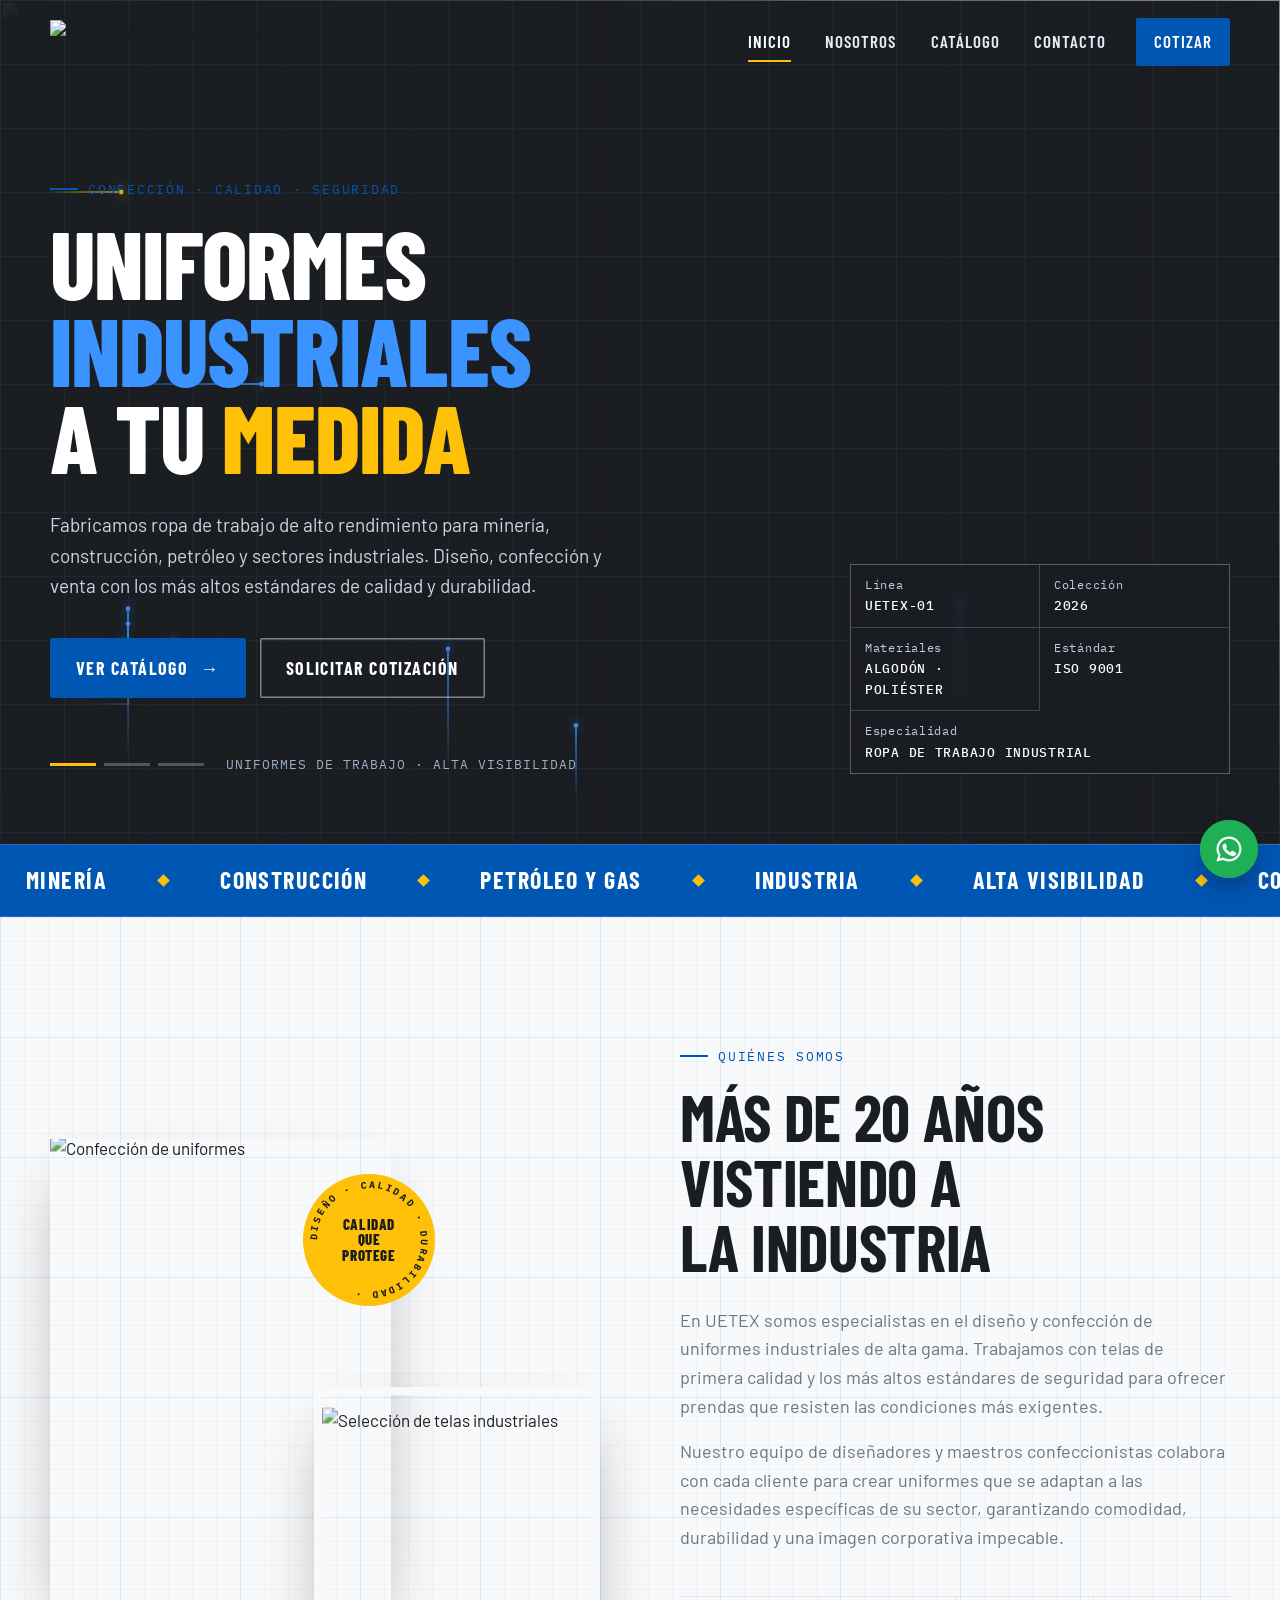
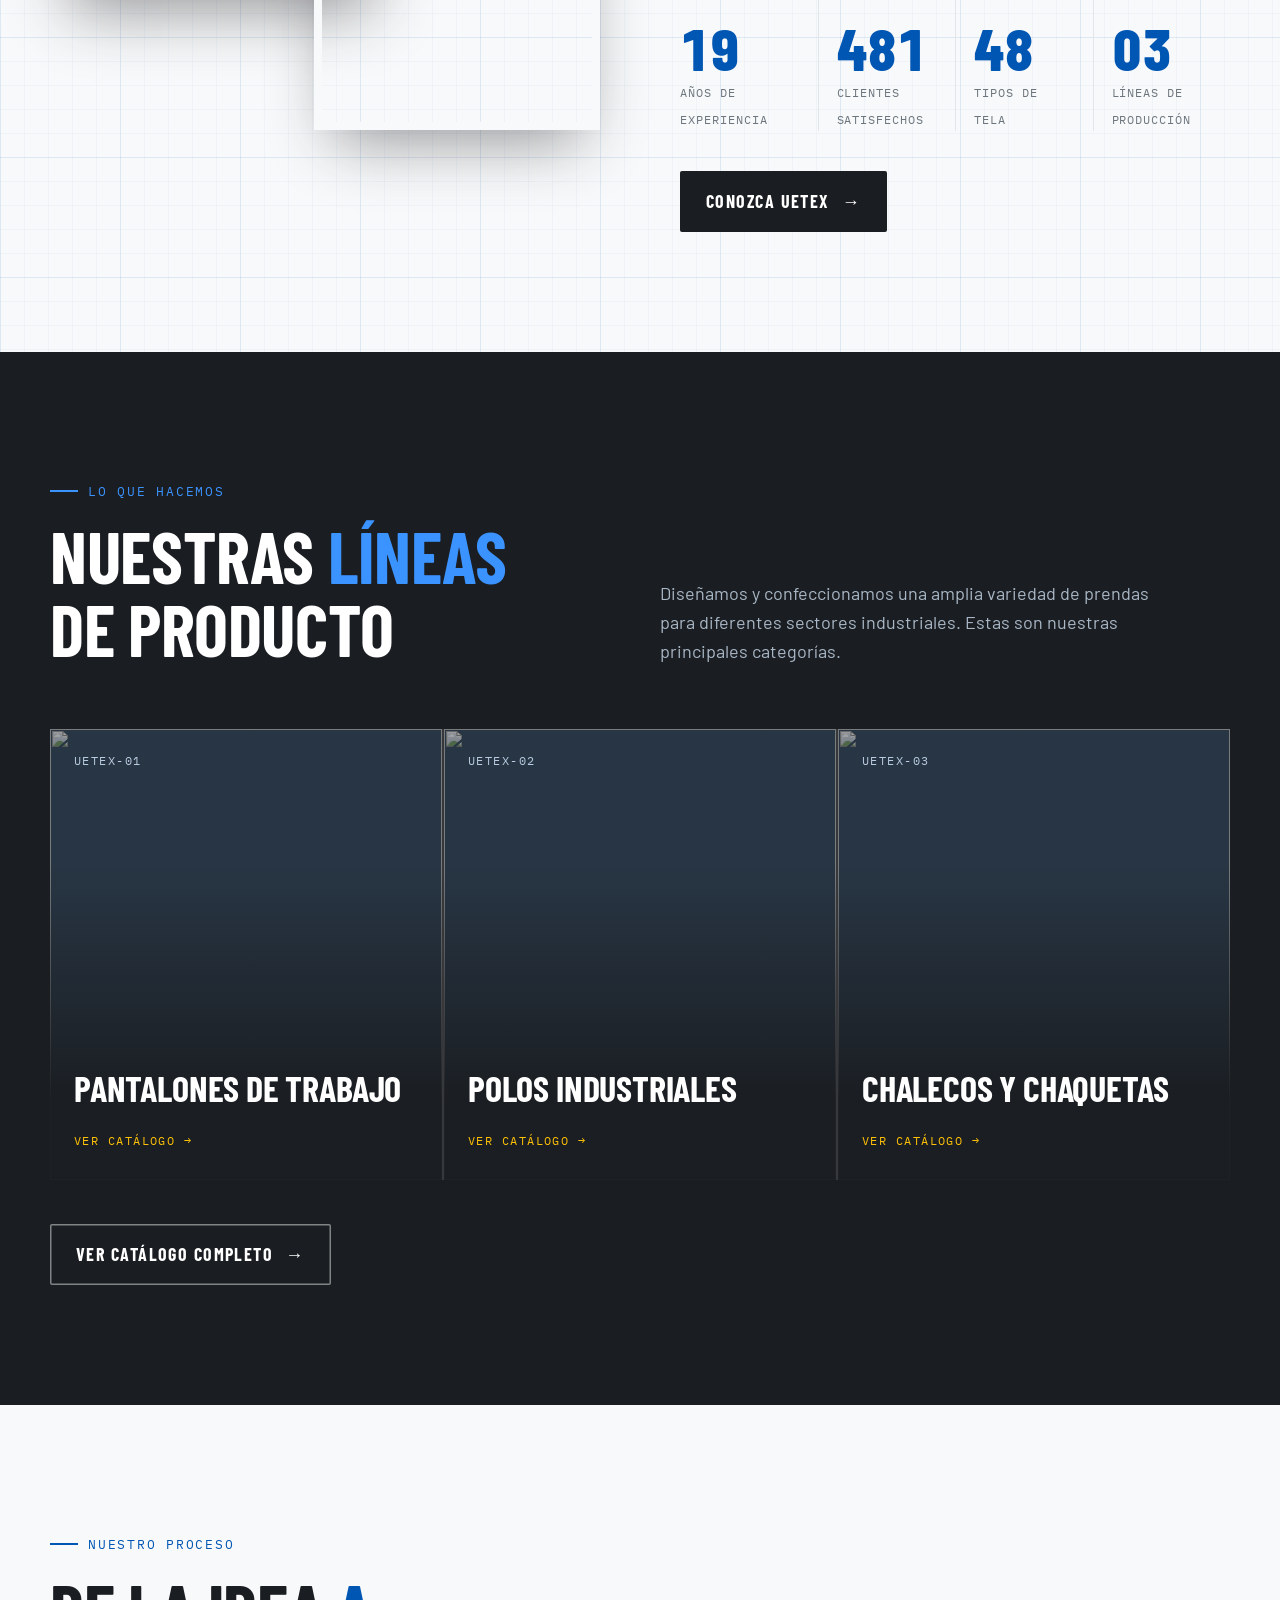
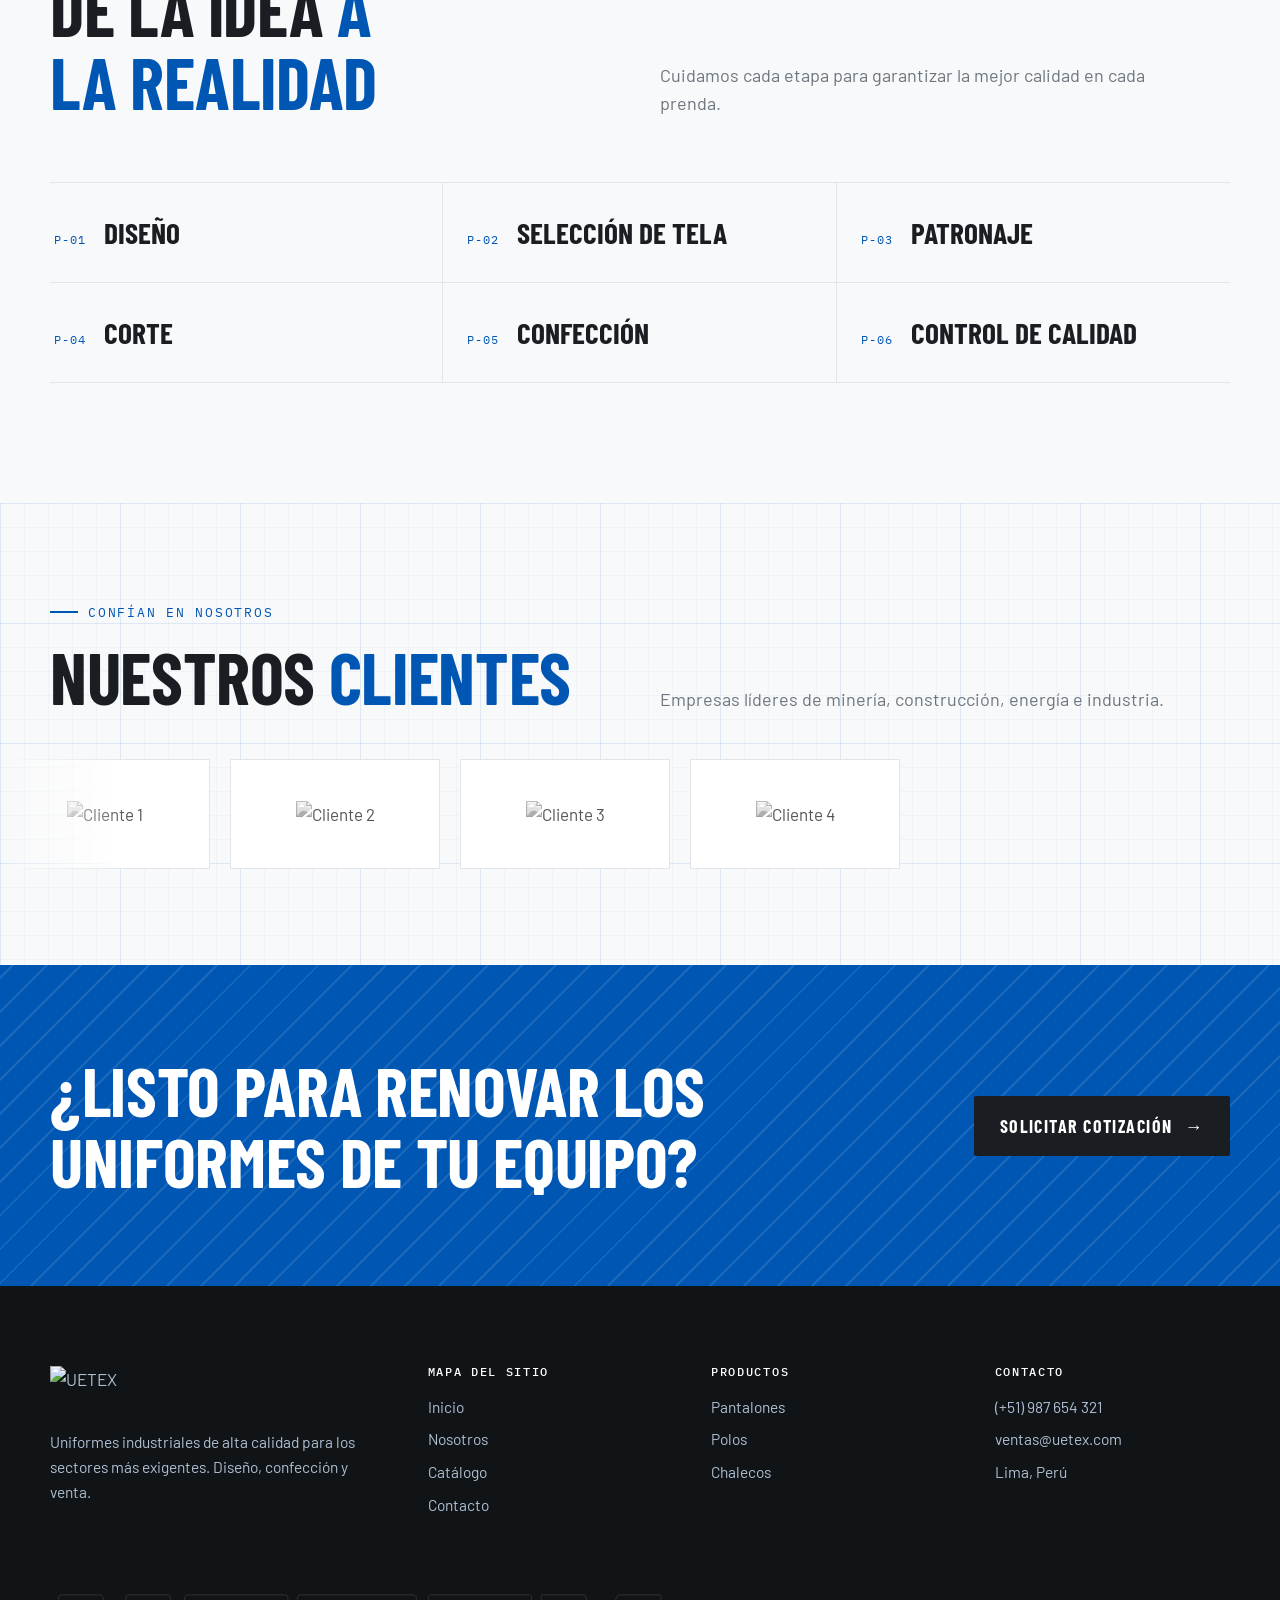
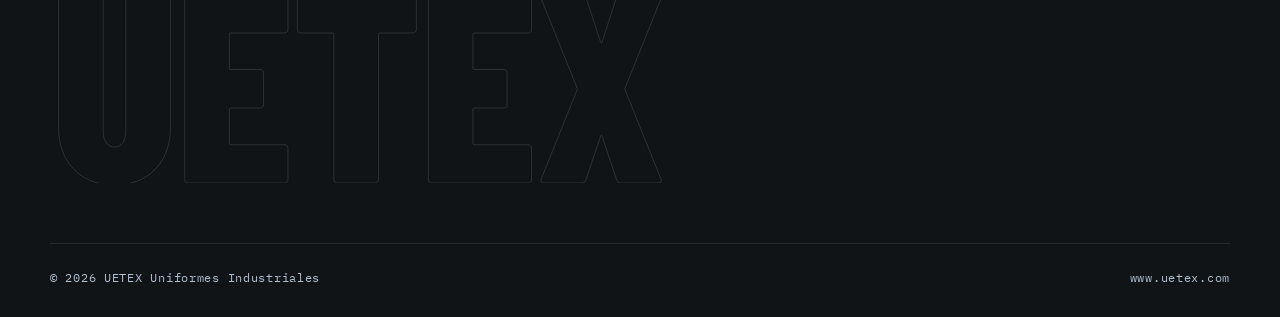
==== index.html @ 57a2f2c4 "Primer commit" ====
<!doctype html>
<html lang="es">
<head>
<meta charset="utf-8">
<meta name="viewport" content="width=device-width, initial-scale=1, viewport-fit=cover">
<title>UETEX Uniformes Industriales</title>
<meta name="description" content="Fabricación de uniformes industriales de alta calidad para minería, construcción, petróleo y más. Diseño, confección y venta.">
<link rel="preconnect" href="https://fonts.googleapis.com"><link rel="preconnect" href="https://fonts.gstatic.com" crossorigin><link rel="stylesheet" href="https://fonts.googleapis.com/css2?family=Barlow+Condensed:wght@500;600;700;800&family=Barlow:wght@400;500;600&family=IBM+Plex+Mono:wght@400;500&display=swap">
<link rel="stylesheet" href="css/styles.css">
</head>
<body>
<header class="site-header">
  <div class="wrap bar">
    <a class="brand" href="index.html" aria-label="UETEX, ir al inicio">
        <!-- Reemplaza con tu logo real -->
        <img src="img/logo-uetex-white.png" alt="UETEX Uniformes Industriales" width="150">
    </a>
    <button class="menu-btn" aria-label="Abrir menú" aria-expanded="false"><span></span><span></span><span></span></button>
    <nav class="nav" aria-label="Principal">
      <a href="index.html" aria-current="page">Inicio</a>
      <a href="nosotros.html">Nosotros</a>
      <a href="catalogo.html">Catálogo</a>
      <a href="contacto.html">Contacto</a>
      <a class="cta-nav" href="contacto.html">Cotizar</a>
    </nav>
  </div>
</header>
<main>
<section class="hero">
  <div class="hero-slides" aria-hidden="true">
    <!-- Reemplaza con imágenes de uniformes industriales -->
    <img src="https://images.unsplash.com/photo-1541888946425-d81bb19240f5?q=80&w=2070&auto=format&fit=crop" alt="" data-label="Uniformes de trabajo · Alta visibilidad">
    <img src="https://images.unsplash.com/photo-1581094794329-c8112a89af12?q=80&w=2070&auto=format&fit=crop" alt="" data-label="Ropa industrial · Confección a medida">
    <img src="https://images.unsplash.com/photo-1504917595217-d4dc5ebe6122?q=80&w=2070&auto=format&fit=crop" alt="" data-label="Equipo de protección personal">
  </div>
  <canvas id="grid-canvas" aria-hidden="true"></canvas>
  <div class="wrap hero-inner">
    <div>
      <span class="eyebrow">Confección · Calidad · Seguridad</span>
      <h1 style="margin-top:22px"><span class="l"><span>Uniformes</span></span><span class="l"><span>Industriales</span></span><span class="l"><span>a tu <span class="amp">Medida</span></span></span></h1>
      <p class="hero-lead">Fabricamos ropa de trabajo de alto rendimiento para minería, construcción, petróleo y sectores industriales. Diseño, confección y venta con los más altos estándares de calidad y durabilidad.</p>
      <div class="hero-actions">
        <a class="btn btn-primary" href="catalogo.html">Ver Catálogo <span class="arr">→</span></a>
        <a class="btn btn-ghost" href="contacto.html">Solicitar Cotización</a>
      </div>
      <div class="slide-meta"><div class="slide-dots"><button aria-label="Foto 1"><i></i></button><button aria-label="Foto 2"><i></i></button><button aria-label="Foto 3"><i></i></button></div><span id="slide-label">Uniformes de trabajo · Alta visibilidad</span></div>
    </div>
    <div class="titleblock" aria-hidden="true">
      <div>Línea<b>UETEX-01</b></div><div>Colección<b>2026</b></div>
      <div>Materiales<b>Algodón · Poliéster</b></div><div>Estándar<b>ISO 9001</b></div>
      <div class="full">Especialidad<b>Ropa de Trabajo Industrial</b></div>
    </div>
  </div>
</section>

<div class="ticker" aria-hidden="true"><div class="ticker-track"><span>Minería</span><span>Construcción</span><span>Petróleo y Gas</span><span>Industria</span><span>Alta Visibilidad</span><span>Confección a Medida</span><span>Minería</span><span>Construcción</span><span>Petróleo y Gas</span><span>Industria</span><span>Alta Visibilidad</span><span>Confección a Medida</span></div></div>

<section class="sec blueprint">
  <div class="wrap split">
    <div class="photo-stack reveal">
      <figure class="p1"><img data-parallax="0.06" src="https://images.unsplash.com/photo-1591047139829-d91aecb6caea?q=80&w=1936&auto=format&fit=crop" alt="Confección de uniformes"></figure>
      <figure class="p2"><img data-parallax="-0.05" src="https://images.unsplash.com/photo-1523381210434-271e8be1f52b?q=80&w=1770&auto=format&fit=crop" alt="Selección de telas industriales"></figure>
      <div class="stamp"><svg viewBox="0 0 132 132"><defs><path id="c" d="M66,66 m-52,0 a52,52 0 1,1 104,0 a52,52 0 1,1 -104,0"/></defs><text><textPath href="#c">DISEÑO · CALIDAD · DURABILIDAD ·</textPath></text></svg><span>Calidad<br>que<br>protege</span></div>
    </div>
    <div class="about-copy">
      <span class="eyebrow reveal">Quiénes somos</span>
      <h2 class="reveal">Más de 20 años vistiendo a la industria</h2>
      <p class="reveal">En UETEX somos especialistas en el diseño y confección de uniformes industriales de alta gama. Trabajamos con telas de primera calidad y los más altos estándares de seguridad para ofrecer prendas que resisten las condiciones más exigentes.</p>
      <p class="reveal">Nuestro equipo de diseñadores y maestros confeccionistas colabora con cada cliente para crear uniformes que se adaptan a las necesidades específicas de su sector, garantizando comodidad, durabilidad y una imagen corporativa impecable.</p>
      <div class="stats reveal">
        <div class="stat"><b data-count="20">20</b><span>Años de experiencia</span></div>
        <div class="stat"><b data-count="500">500</b><span>Clientes satisfechos</span></div>
        <div class="stat"><b data-count="50">50</b><span>Tipos de tela</span></div>
        <div class="stat"><b data-count="3">03</b><span>Líneas de producción</span></div>
      </div>
      <a class="btn btn-dark reveal" style="margin-top:40px" href="nosotros.html">Conozca UETEX <span class="arr">→</span></a>
    </div>
  </div>
</section>

<section class="sec dark">
  <div class="wrap">
    <div class="sec-head">
      <div><span class="eyebrow reveal">Lo que hacemos</span><h2 class="reveal">Nuestras <em>líneas</em> de producto</h2></div>
      <p class="reveal">Diseñamos y confeccionamos una amplia variedad de prendas para diferentes sectores industriales. Estas son nuestras principales categorías.</p>
    </div>
    <div class="svc-grid">
      <a class="svc-card reveal d0" href="catalogo.html?filter=pantalon">
        <!-- Reemplaza con imágenes de pantalones de trabajo -->
        <img src="https://images.unsplash.com/photo-1624378439575-d8705ad7ae80?q=80&w=1887&auto=format&fit=crop" alt="" loading="lazy"><span class="code">UETEX-01</span>
        <div class="body"><h3>Pantalones de Trabajo</h3><p>Pantalones de alta resistencia con refuerzos, múltiples bolsillos y telas duraderas para el trabajo pesado.</p><span class="go">Ver catálogo →</span></div>
      </a>
      <a class="svc-card reveal d1" href="catalogo.html?filter=polo">
        <img src="https://images.unsplash.com/photo-1586363104862-3a5e2ab60d99?q=80&w=2071&auto=format&fit=crop" alt="" loading="lazy"><span class="code">UETEX-02</span>
        <div class="body"><h3>Polos Industriales</h3><p>Polos de algodón y poliéster, con opciones de manga corta y larga, para un uso diario cómodo y profesional.</p><span class="go">Ver catálogo →</span></div>
      </a>
      <a class="svc-card reveal d2" href="catalogo.html?filter=chaleco">
        <img src="https://images.unsplash.com/photo-1591047139829-d91aecb6caea?q=80&w=1936&auto=format&fit=crop" alt="" loading="lazy"><span class="code">UETEX-03</span>
        <div class="body"><h3>Chalecos y Chaquetas</h3><p>Chalecos de alta visibilidad, acolchados y chaquetas de abrigo para condiciones climáticas adversas.</p><span class="go">Ver catálogo →</span></div>
      </a>
    </div>
    <div style="margin-top:44px"><a class="btn btn-ghost reveal" href="catalogo.html">Ver catálogo completo <span class="arr">→</span></a></div>
  </div>
</section>

<section class="sec">
  <div class="wrap">
    <div class="sec-head">
      <div><span class="eyebrow reveal">Nuestro proceso</span><h2 class="reveal">De la idea <em>a la realidad</em></h2></div>
      <p class="reveal">Cuidamos cada etapa para garantizar la mejor calidad en cada prenda.</p>
    </div>
    <ul class="disc">
      <li class="reveal"><small>P-01</small><strong>Diseño</strong></li>
      <li class="reveal"><small>P-02</small><strong>Selección de Tela</strong></li>
      <li class="reveal"><small>P-03</small><strong>Patronaje</strong></li>
      <li class="reveal"><small>P-04</small><strong>Corte</strong></li>
      <li class="reveal"><small>P-05</small><strong>Confección</strong></li>
      <li class="reveal"><small>P-06</small><strong>Control de Calidad</strong></li>
    </ul>
  </div>
</section>

<section class="sec-tight blueprint">
  <div class="wrap">
    <div class="sec-head" style="margin-bottom:40px">
      <div><span class="eyebrow reveal">Confían en nosotros</span><h2 class="reveal">Nuestros <em>clientes</em></h2></div>
      <p class="reveal">Empresas líderes de minería, construcción, energía e industria.</p>
    </div>
  </div>
  <div class="logos-marquee"><div class="logos-track">
    <!-- Reemplaza con logos reales de tus clientes -->
    <div class="logo-chip"><img src="logos/cliente1.png" alt="Cliente 1"></div>
    <div class="logo-chip"><img src="logos/cliente2.png" alt="Cliente 2"></div>
    <div class="logo-chip"><img src="logos/cliente3.png" alt="Cliente 3"></div>
    <div class="logo-chip"><img src="logos/cliente4.png" alt="Cliente 4"></div>
    <!-- ... más logos ... -->
  </div></div>
</section>

<section class="cta-band"><div class="wrap">
  <h2 class="reveal">¿Listo para renovar los uniformes de tu equipo?</h2>
  <a class="btn btn-primary reveal d1" href="contacto.html">Solicitar cotización <span class="arr">→</span></a>
</div></section>
</main>
<footer class="site-footer">
  <div class="wrap">
    <div class="f-top">
      <div><img src="img/logo-uetex-white.png" alt="UETEX" width="150"><p>Uniformes industriales de alta calidad para los sectores más exigentes. Diseño, confección y venta.</p></div>
      <div><h4>Mapa del sitio</h4><ul><li><a href="index.html">Inicio</a></li><li><a href="nosotros.html">Nosotros</a></li><li><a href="catalogo.html">Catálogo</a></li><li><a href="contacto.html">Contacto</a></li></ul></div>
      <div><h4>Productos</h4><ul><li><a href="catalogo.html?filter=pantalon">Pantalones</a></li><li><a href="catalogo.html?filter=polo">Polos</a></li><li><a href="catalogo.html?filter=chaleco">Chalecos</a></li></ul></div>
      <div><h4>Contacto</h4><ul><li>(+51) 987 654 321</li><li>ventas@uetex.com</li><li>Lima, Perú</li></ul></div>
    </div>
    <div class="big-word" aria-hidden="true">UETEX</div>
    <div class="f-bottom"><span>© 2026 UETEX Uniformes Industriales</span><span>www.uetex.com</span></div>
  </div>
</footer>
<a class="wa" href="https://wa.me/51987654321" target="_blank" rel="noopener" aria-label="Escríbenos por WhatsApp"><svg viewBox="0 0 24 24" fill="currentColor" aria-hidden="true"><path d="M12 2a10 10 0 0 0-8.6 15.1L2 22l5-1.3A10 10 0 1 0 12 2zm0 18.2a8.2 8.2 0 0 1-4.2-1.2l-.3-.2-3 .8.8-2.9-.2-.3A8.2 8.2 0 1 1 12 20.2zm4.5-6.1c-.2-.1-1.5-.7-1.7-.8-.2-.1-.4-.1-.6.1l-.8 1c-.1.2-.3.2-.5.1a6.7 6.7 0 0 1-3.3-2.9c-.3-.4.2-.4.7-1.3.1-.2 0-.3 0-.4l-.8-1.8c-.2-.5-.4-.4-.6-.4h-.5a1 1 0 0 0-.7.3 3 3 0 0 0-.9 2.2 5.2 5.2 0 0 0 1.1 2.8 11.9 11.9 0 0 0 4.6 4c1.7.7 2.4.8 3.2.7a2.8 2.8 0 0 0 1.8-1.3 2.3 2.3 0 0 0 .2-1.3c-.1-.1-.3-.2-.5-.3z"/></svg></a>
<script src="js/app.js"></script>
</body>
</html>
---- css/styles.css ----
/* UETEX Uniformes Industriales - Estilos Globales */
:root{
  --ink:#1A1D21;
  --steel:#2C3E50;
  --steel-2:#34495E;
  --blue:#0056B3; /* Azul industrial */
  --blue-bright:#3B93FF;
  --safety:#FFC107; /* Amarillo de seguridad */
  --paper:#F8F9FA;
  --white:#FFFFFF;
  --line:#E2E6EA;
  --line-dark:rgba(255,255,255,.12);
  --muted:#6C757D;
  --muted-dark:#A9B7C6;
  
  --f-display:"Barlow Condensed","Arial Narrow",Arial,sans-serif;
  --f-body:"Barlow","Segoe UI",Roboto,Helvetica,Arial,sans-serif;
  --f-mono:"IBM Plex Mono",ui-monospace,"SFMono-Regular",Menlo,Consolas,monospace;

  --wrap:1220px;
  --gut-l:max(20px, env(safe-area-inset-left, 0px));
  --gut-r:max(20px, env(safe-area-inset-right, 0px));
  --ease:cubic-bezier(.2,.7,.1,1);
  color-scheme:light;
}

*,*::before,*::after{box-sizing:border-box}
html{scroll-behavior:smooth}
body{
  margin:0;background:var(--paper);color:var(--ink);
  font-family:var(--f-body);font-size:17px;line-height:1.6;
  -webkit-font-smoothing:antialiased;overflow-x:hidden;
}
img{max-width:100%;display:block}
a{color:inherit}
h1,h2,h3,h4{font-family:var(--f-display);font-weight:700;line-height:1.02;margin:0;text-wrap:balance;letter-spacing:-.005em}
p{margin:0}
:focus-visible{outline:2px solid var(--blue-bright);outline-offset:3px}

.wrap{max-width:var(--wrap);margin:0 auto;padding-left:var(--gut-l);padding-right:var(--gut-r)}
.mono{font-family:var(--f-mono)}
.eyebrow{
  font-family:var(--f-mono);font-size:12.5px;letter-spacing:.14em;text-transform:uppercase;
  color:var(--blue);display:inline-flex;align-items:center;gap:10px;
}
.eyebrow::before{content:"";width:28px;height:2px;background:currentColor}
.dark .eyebrow{color:var(--blue-bright)}

/* ---------- Header ---------- */
.site-header{
  position:fixed;top:env(safe-area-inset-top,0px);left:0;right:0;z-index:50;
  transition:background .4s var(--ease),box-shadow .4s var(--ease),transform .4s var(--ease);
}
.site-header .bar{display:flex;align-items:center;justify-content:space-between;gap:24px;height:84px;transition:height .35s var(--ease)}
.site-header.scrolled{background:rgba(26,29,33,.95);backdrop-filter:blur(12px);-webkit-backdrop-filter:blur(12px);box-shadow:0 1px 0 var(--line-dark)}
.site-header.scrolled .bar{height:66px}
.site-header.hide{transform:translateY(-110%)}
.brand img{height:44px;width:auto;transition:height .35s var(--ease)}
.scrolled .brand img{height:36px}
.nav{display:flex;align-items:center;gap:6px}
.nav a{
  position:relative;text-decoration:none;color:#E6EEF7;font-family:var(--f-display);
  font-size:17px;font-weight:600;letter-spacing:.06em;text-transform:uppercase;padding:10px 14px;
}
.nav a::after{
  content:"";position:absolute;left:14px;right:14px;bottom:4px;height:2px;background:var(--safety);
  transform:scaleX(0);transform-origin:left;transition:transform .35s var(--ease);
}
.nav a:hover::after,.nav a[aria-current="page"]::after{transform:scaleX(1)}
.nav a[aria-current="page"]{color:#fff}
.nav .cta-nav{margin-left:10px;background:var(--blue);color:#fff;padding:10px 18px;border-radius:2px;transition:background .25s}
.nav .cta-nav::after{display:none}
.nav .cta-nav:hover{background:var(--blue-bright)}
.menu-btn{display:none;background:none;border:1px solid var(--line-dark);width:46px;height:46px;border-radius:2px;color:#fff;cursor:pointer;position:relative}
.menu-btn span{position:absolute;left:12px;right:12px;height:2px;background:currentColor;transition:transform .3s var(--ease),opacity .2s}
.menu-btn span:nth-child(1){top:15px}.menu-btn span:nth-child(2){top:22px}.menu-btn span:nth-child(3){top:29px}
.menu-open .menu-btn span:nth-child(1){transform:translateY(7px) rotate(45deg)}
.menu-open .menu-btn span:nth-child(2){opacity:0}
.menu-open .menu-btn span:nth-child(3){transform:translateY(-7px) rotate(-45deg)}

@media (max-width:900px){
  .menu-btn{display:block}
  .nav{
    position:fixed;inset:0;top:0;flex-direction:column;align-items:flex-start;justify-content:center;gap:4px;
    background:var(--ink);padding:100px var(--gut-r) 40px var(--gut-l);
    clip-path:circle(0 at calc(100% - 44px) 42px);transition:clip-path .6s var(--ease);z-index:-1;
  }
  .menu-open .nav{clip-path:circle(150% at calc(100% - 44px) 42px)}
  .nav a{font-size:40px;padding:6px 0}
  .nav a::after{left:0;right:auto;width:60px}
  .nav .cta-nav{margin:20px 0 0;font-size:22px;padding:14px 22px}
}

/* ---------- Buttons ---------- */
.btn{
  display:inline-flex;align-items:center;gap:12px;text-decoration:none;cursor:pointer;border:0;
  font-family:var(--f-display);font-weight:700;font-size:18px;letter-spacing:.08em;text-transform:uppercase;
  padding:16px 26px;border-radius:2px;position:relative;overflow:hidden;isolation:isolate;
  transition:color .3s var(--ease);
}
.btn::before{content:"";position:absolute;inset:0;z-index:-1;transform:translateX(-101%);transition:transform .45s var(--ease)}
.btn:hover::before{transform:none}
.btn .arr{transition:transform .35s var(--ease)}
.btn:hover .arr{transform:translateX(5px)}
.btn-primary{background:var(--blue);color:#fff}
.btn-primary::before{background:var(--safety)}
.btn-primary:hover{color:var(--ink)}
.btn-ghost{background:transparent;color:#fff;box-shadow:inset 0 0 0 1.5px rgba(255,255,255,.45)}
.btn-ghost::before{background:#fff}
.btn-ghost:hover{color:var(--ink)}
.btn-dark{background:var(--ink);color:#fff}
.btn-dark::before{background:var(--blue)}

/* ---------- Hero (home) ---------- */
.hero{position:relative;background:var(--ink);color:#fff;overflow:hidden;isolation:isolate}
.hero-slides{position:absolute;inset:0;z-index:-3}
.hero-slides img{
  position:absolute;inset:0;width:100%;height:100%;object-fit:cover;opacity:0;transform:scale(1.12);
  transition:opacity 1.6s ease,transform 8s linear;
}
.hero-slides img.on{opacity:1;transform:scale(1)}
.hero::before{
  content:"";position:absolute;inset:0;z-index:-2;
  background:
    linear-gradient(90deg,rgba(26,29,33,.96) 0%,rgba(26,29,33,.82) 42%,rgba(26,29,33,.35) 100%),
    linear-gradient(0deg,rgba(26,29,33,.9) 0%,rgba(26,29,33,0) 45%);
}
#grid-canvas{position:absolute;inset:0;z-index:-1;width:100%;height:100%;pointer-events:none;opacity:.9}
.hero-inner{padding-block:170px 70px;display:grid;grid-template-columns:minmax(0,1.25fr) minmax(0,.75fr);gap:48px;align-items:end}
.hero h1{font-size:clamp(50px,7.4vw,118px);font-weight:800;text-transform:uppercase;line-height:.88;letter-spacing:-.01em}
.hero h1 .l{display:block;overflow:hidden;padding-bottom:.04em}
.hero h1 .l span{display:inline-block;animation:rise 1s var(--ease) both}
.hero h1 .l:nth-child(2) span{animation-delay:.12s;color:var(--blue-bright)}
.hero h1 .l:nth-child(3) span{animation-delay:.24s}
.hero h1 .amp{color:var(--safety)}
@keyframes rise{from{transform:translateY(105%)}to{transform:none}}
.hero-lead{margin-top:28px;max-width:560px;font-size:19px;color:#C9D6E5;animation:fadeUp .9s .45s var(--ease) both}
.hero-actions{margin-top:36px;display:flex;flex-wrap:wrap;gap:14px;animation:fadeUp .9s .6s var(--ease) both}
@keyframes fadeUp{from{opacity:0;transform:translateY(24px)}to{opacity:1;transform:none}}

.titleblock{
  font-family:var(--f-mono);font-size:12px;letter-spacing:.06em;color:#BFD0E3;
  border:1px solid rgba(255,255,255,.28);background:rgba(26,29,33,.55);backdrop-filter:blur(6px);
  display:grid;grid-template-columns:1fr 1fr;animation:fadeUp .9s .75s var(--ease) both;max-width:380px;justify-self:end;width:100%;
}
.titleblock div{padding:10px 14px;border-bottom:1px solid rgba(255,255,255,.18)}
.titleblock div:nth-child(odd){border-right:1px solid rgba(255,255,255,.18)}
.titleblock div:nth-last-child(-n+2){border-bottom:0}
.titleblock b{display:block;font-weight:500;color:#fff;font-size:13px;margin-top:2px;text-transform:uppercase}
.titleblock .full{grid-column:1/-1;border-right:0!important}
.slide-meta{margin-top:56px;display:flex;align-items:center;gap:22px;font-family:var(--f-mono);font-size:12.5px;color:#9DB0C6;letter-spacing:.08em;text-transform:uppercase}
.slide-dots{display:flex;gap:8px}
.slide-dots button{width:46px;height:3px;border:0;padding:0;background:rgba(255,255,255,.25);cursor:pointer;position:relative;overflow:hidden}
.slide-dots button i{position:absolute;inset:0;background:var(--safety);transform:scaleX(0);transform-origin:left}
.slide-dots button.on i{animation:prog 6s linear forwards}
@keyframes prog{to{transform:scaleX(1)}}

/* ---------- Ticker ---------- */
.ticker{background:var(--blue);color:#fff;overflow:hidden;white-space:nowrap;border-block:1px solid rgba(255,255,255,.15)}
.ticker-track{display:inline-flex;animation:tick 38s linear infinite;padding-block:16px}
.ticker span{font-family:var(--f-display);font-size:24px;font-weight:700;text-transform:uppercase;letter-spacing:.06em;padding:0 26px;display:inline-flex;align-items:center;gap:52px}
.ticker span::after{content:"";width:9px;height:9px;background:var(--safety);transform:rotate(45deg)}
@keyframes tick{to{transform:translateX(-50%)}}

/* ---------- Sections ---------- */
section{position:relative}
.sec{padding-block:120px}
.sec-tight{padding-block:90px}
.dark{background:var(--ink);color:#fff}
.dark p{color:#C3D1E1}
.blueprint{
  background-color:var(--paper);
  background-image:
    linear-gradient(rgba(0,86,179,.07) 1px,transparent 1px),
    linear-gradient(90deg,rgba(0,86,179,.07) 1px,transparent 1px),
    linear-gradient(rgba(0,86,179,.035) 1px,transparent 1px),
    linear-gradient(90deg,rgba(0,86,179,.035) 1px,transparent 1px);
  background-size:120px 120px,120px 120px,24px 24px,24px 24px;
}
.dark.blueprint{
  background-color:var(--ink);
  background-image:
    linear-gradient(rgba(59,147,255,.09) 1px,transparent 1px),
    linear-gradient(90deg,rgba(59,147,255,.09) 1px,transparent 1px);
  background-size:96px 96px,96px 96px;
}
.sec-head{display:grid;grid-template-columns:minmax(0,1fr) minmax(0,1fr);gap:40px;align-items:end;margin-bottom:64px}
.sec-head h2{font-size:clamp(42px,5.6vw,80px);text-transform:uppercase;margin-top:18px}
.sec-head h2 em{font-style:normal;color:var(--blue)}
.dark .sec-head h2 em{color:var(--blue-bright)}
.sec-head p{max-width:520px;color:var(--muted);font-size:18px}
.dark .sec-head p{color:var(--muted-dark)}

/* about split */
.split{display:grid;grid-template-columns:minmax(0,1fr) minmax(0,1fr);gap:80px;align-items:center}
.photo-stack{position:relative;aspect-ratio:4/4.3;max-width:100%}
.photo-stack figure{margin:0;position:absolute;overflow:hidden;box-shadow:0 30px 60px -20px rgba(26,29,33,.45)}
.photo-stack .p1{left:0;top:0;width:62%;height:78%}
.photo-stack .p2{right:0;bottom:0;width:52%;height:58%;border:8px solid var(--paper)}
.photo-stack img{width:100%;height:100%;object-fit:cover;transform:scale(1.08)}
.photo-stack .stamp{
  position:absolute;left:46%;top:6%;width:132px;height:132px;border-radius:50%;background:var(--safety);color:var(--ink);
  display:grid;place-items:center;text-align:center;font-family:var(--f-display);font-weight:800;font-size:15px;line-height:1.05;
  letter-spacing:.04em;text-transform:uppercase;z-index:2;
}
.stamp svg{position:absolute;inset:0;animation:spin 18s linear infinite}
.stamp text{font-family:var(--f-mono);font-size:9.6px;letter-spacing:.22em;fill:var(--ink)}
@keyframes spin{to{transform:rotate(360deg)}}
.about-copy h2{font-size:clamp(40px,5vw,68px);text-transform:uppercase;margin:18px 0 26px}
.about-copy p+p{margin-top:16px}
.about-copy p{color:var(--muted);font-size:18px}

.stats{display:grid;grid-template-columns:repeat(4,minmax(0,1fr));margin-top:44px;border-top:1px solid var(--line)}
.stat{padding:22px 16px 0 0}
.stat+.stat{padding-left:18px;border-left:1px solid var(--line)}
.stat b{display:block;font-family:var(--f-display);font-size:58px;font-weight:800;line-height:1;color:var(--blue);font-variant-numeric:tabular-nums}
.stat span{font-family:var(--f-mono);font-size:12px;letter-spacing:.08em;text-transform:uppercase;color:var(--muted)}

/* service cards (home) */
.svc-grid{display:grid;grid-template-columns:repeat(3,minmax(0,1fr));gap:2px;background:var(--line-dark)}
.svc-card{
  position:relative;display:block;text-decoration:none;color:#fff;aspect-ratio:4/4.6;overflow:hidden;background:var(--steel);isolation:isolate;
}
.svc-card img{position:absolute;inset:0;width:100%;height:100%;object-fit:cover;z-index:-2;transition:transform 1.2s var(--ease),filter .6s;filter:grayscale(.55) brightness(.8)}
.svc-card::before{content:"";position:absolute;inset:0;z-index:-1;background:linear-gradient(0deg,rgba(26,29,33,.97) 18%,rgba(26,29,33,.25) 70%);transition:background .5s}
.svc-card::after{content:"";position:absolute;left:0;bottom:0;height:4px;width:100%;background:var(--safety);transform:scaleX(0);transform-origin:left;transition:transform .55s var(--ease)}
.svc-card:hover img{transform:scale(1.08);filter:none}
.svc-card:hover::after{transform:scaleX(1)}
.svc-card .code{position:absolute;top:22px;left:24px;font-family:var(--f-mono);font-size:12px;letter-spacing:.12em;color:#B9CBE0}
.svc-card .body{position:absolute;left:24px;right:24px;bottom:28px}
.svc-card h3{font-size:36px;text-transform:uppercase}
.svc-card p{color:#C3D1E1;font-size:15.5px;margin-top:10px;max-height:0;opacity:0;overflow:hidden;transition:max-height .6s var(--ease),opacity .4s,margin .4s}
.svc-card:hover p,.svc-card:focus-visible p{max-height:140px;opacity:1}
.svc-card .go{margin-top:14px;display:inline-flex;gap:10px;font-family:var(--f-mono);font-size:12px;letter-spacing:.12em;text-transform:uppercase;color:var(--safety)}
@media (hover:none){.svc-card p{max-height:none;opacity:1}}

/* disciplines */
.disc{display:grid;grid-template-columns:repeat(3,minmax(0,1fr));border-top:1px solid var(--line);padding:0;margin:0;position:relative;z-index:0}
.disc li{list-style:none;border-bottom:1px solid var(--line);padding:26px 4px;display:flex;align-items:baseline;gap:18px;position:relative;overflow:hidden;transition:color .35s,padding .35s var(--ease);z-index:0}
.disc li:not(:nth-child(3n)){border-right:1px solid var(--line)}
.disc li:not(:nth-child(3n+1)){padding-left:24px}
.disc li::before{content:"";position:absolute;inset:0;background:var(--blue);transform:translateY(101%);transition:transform .45s var(--ease);z-index:-1}
.disc li:hover{color:#fff}
.disc li:hover::before{transform:none}
.disc li:hover small{color:#cfe2ff}
.disc small{flex:none;font-family:var(--f-mono);font-size:12px;color:var(--blue);letter-spacing:.08em;transition:color .35s}
.disc strong{font-family:var(--f-display);font-size:clamp(22px,2.3vw,30px);min-width:0;overflow-wrap:anywhere;font-weight:700;text-transform:uppercase}

/* logo marquee */
.logos-marquee{overflow:hidden;mask-image:linear-gradient(90deg,transparent,#000 10%,#000 90%,transparent);-webkit-mask-image:linear-gradient(90deg,transparent,#000 10%,#000 90%,transparent)}
.logos-track{display:inline-flex;gap:20px;animation:tick 45s linear infinite;padding-block:6px}
.logos-marquee:hover .logos-track{animation-play-state:paused}
.logo-chip{flex:none;width:210px;height:110px;background:var(--white);display:grid;place-items:center;padding:20px 26px;border:1px solid var(--line)}
.logo-chip img{max-height:62px;max-width:100%;object-fit:contain;filter:grayscale(1);opacity:.75;transition:filter .4s,opacity .4s}
.logo-chip:hover img{filter:none;opacity:1}

/* CTA band */
.cta-band{background:var(--blue);color:#fff;overflow:hidden;position:relative;isolation:isolate}
.cta-band::before{
  content:"";position:absolute;inset:0;z-index:-1;opacity:.18;
  background:repeating-linear-gradient(-45deg,transparent 0 22px,rgba(255,255,255,.6) 22px 24px);
  animation:slide 20s linear infinite;background-size:200% 200%;
}
@keyframes slide{to{background-position:100% 0}}
.cta-band .wrap{padding-block:90px;display:flex;flex-wrap:wrap;align-items:center;justify-content:space-between;gap:32px}
.cta-band h2{font-size:clamp(40px,5.4vw,76px);text-transform:uppercase;max-width:760px}
.cta-band .btn-primary{background:var(--ink)}

/* ---------- Page hero (inner pages) ---------- */
.page-hero{position:relative;background:var(--ink);color:#fff;overflow:hidden;isolation:isolate}
.page-hero .bg{position:absolute;inset:-10% 0;z-index:-2}
.page-hero .bg img{width:100%;height:100%;object-fit:cover;opacity:.45;filter:grayscale(.3)}
.page-hero::before{content:"";position:absolute;inset:0;z-index:-1;background:linear-gradient(90deg,rgba(26,29,33,.95) 10%,rgba(26,29,33,.55))}
.page-hero .wrap{padding-block:180px 80px;display:grid;grid-template-columns:minmax(0,1fr) auto;gap:40px;align-items:end}
.page-hero h1{font-size:clamp(60px,10vw,150px);font-weight:800;text-transform:uppercase;line-height:.86;margin-top:22px}
.page-hero h1 .l{display:block;overflow:hidden}
.page-hero h1 .l span{display:inline-block;animation:rise 1s var(--ease) both}
.page-hero h1 .l:nth-child(2) span{animation-delay:.1s;color:var(--blue-bright)}
.page-hero .lead{margin-top:24px;font-size:19px;color:#C9D6E5;max-width:620px;animation:fadeUp .9s .35s var(--ease) both}
.crumbs{font-family:var(--f-mono);font-size:12.5px;letter-spacing:.1em;text-transform:uppercase;color:#9DB0C6;display:flex;gap:10px}
.crumbs a{text-decoration:none;color:#9DB0C6}.crumbs a:hover{color:#fff}

/* ---------- Nosotros ---------- */
.intro-big{font-family:var(--f-display);font-size:clamp(30px,3.6vw,50px);font-weight:600;line-height:1.12;max-width:1050px;text-wrap:balance}
.intro-big em{font-style:normal;color:var(--blue)}
.mv{display:grid;grid-template-columns:repeat(2,minmax(0,1fr));gap:2px;background:var(--line-dark)}
.mv article{background:var(--ink);padding:56px 48px;position:relative;overflow:hidden}
.mv article::after{content:attr(data-k);position:absolute;right:-10px;bottom:-40px;font-family:var(--f-display);font-weight:800;font-size:220px;line-height:1;color:rgba(59,147,255,.07);text-transform:uppercase;pointer-events:none}
.mv h3{font-size:56px;text-transform:uppercase;color:var(--blue-bright);margin:18px 0 18px}
.mv p{font-size:18px;max-width:520px}
.pillars{display:grid;grid-template-columns:repeat(3,minmax(0,1fr));gap:28px}
.pillar{border-top:3px solid var(--ink);padding-top:26px}
.pillar .ico{width:56px;height:56px;color:var(--blue);margin-bottom:20px}
.pillar h3{font-size:34px;text-transform:uppercase}
.pillar p{color:var(--muted);margin-top:10px}
.offices{display:grid;grid-template-columns:repeat(2,minmax(0,1fr));gap:24px}
.office{background:var(--white);border:1px solid var(--line);padding:34px;display:flex;flex-direction:column;gap:12px;transition:transform .4s var(--ease),box-shadow .4s}
.office:hover{transform:translateY(-6px);box-shadow:0 24px 50px -24px rgba(26,29,33,.35)}
.office .tag{font-family:var(--f-mono);font-size:12px;letter-spacing:.12em;text-transform:uppercase;color:var(--blue)}
.office h3{font-size:42px;text-transform:uppercase}
.office p{color:var(--muted)}
.office a.maplink{margin-top:auto;font-family:var(--f-mono);font-size:12.5px;letter-spacing:.1em;text-transform:uppercase;color:var(--ink);text-decoration:none;display:inline-flex;gap:8px;padding-top:12px}
.office a.maplink:hover{color:var(--blue)}
.team-strip{position:relative;overflow:hidden;aspect-ratio:21/7;max-width:100%}
.team-strip img{width:100%;height:120%;object-fit:cover;object-position:center 30%}

/* ---------- Catálogo ---------- */
.catalog-controls{display:flex;flex-wrap:wrap;gap:10px;margin-bottom:40px}
.catalog-controls button{
  font-family:var(--f-display);font-weight:600;font-size:17px;letter-spacing:.06em;text-transform:uppercase;
  border:1px solid var(--line);background:var(--white);color:var(--ink);padding:10px 18px;border-radius:2px;cursor:pointer;transition:all .25s;
}
.catalog-controls button span{font-family:var(--f-mono);font-size:11px;color:var(--muted);margin-left:6px}
.catalog-controls button:hover{border-color:var(--ink)}
.catalog-controls button[aria-pressed="true"]{background:var(--ink);color:#fff;border-color:var(--ink)}
.catalog-controls button[aria-pressed="true"] span{color:var(--safety)}
.product-grid{display:grid;grid-template-columns:repeat(auto-fill,minmax(280px,1fr));gap:30px}
.product-card{
  background:var(--white);border-radius:2px;overflow:hidden;box-shadow:0 10px 25px -15px rgba(26,29,33,.2);
  transition:transform .3s ease,box-shadow .3s ease;display:flex;flex-direction:column;
}
.product-card:hover{transform:translateY(-8px);box-shadow:0 20px 40px -20px rgba(26,29,33,.35)}
.product-card img{width:100%;height:280px;object-fit:cover;transition:transform .5s ease}
.product-card:hover img{transform:scale(1.05)}
.card-info{padding:20px;display:flex;flex-direction:column;flex-grow:1}
.card-info h3{font-family:var(--f-display);font-size:24px;font-weight:700;text-transform:uppercase;margin-bottom:5px;color:var(--ink)}
.card-info .category{font-size:14px;color:var(--blue);font-weight:600;text-transform:uppercase;letter-spacing:.1em;margin-bottom:10px}
.card-info .price{font-family:var(--f-display);font-size:22px;font-weight:700;color:var(--blue);margin-top:auto}
.card-info .btn-add{margin-top:15px;width:100%;justify-content:center;background:var(--ink);color:var(--white);min-height:44px;font-size:15px}
.card-info .btn-add:hover{background:var(--blue)}

/* ---------- Contacto ---------- */
.contact-grid{display:grid;grid-template-columns:minmax(0,.9fr) minmax(0,1.1fr);gap:56px;align-items:start}
.c-list{display:flex;flex-direction:column;gap:14px}
.c-card{background:var(--white);border:1px solid var(--line);padding:24px 26px;display:grid;grid-template-columns:48px minmax(0,1fr) auto;gap:18px;align-items:center;transition:border-color .3s,transform .4s var(--ease)}
.c-card:hover{border-color:var(--blue);transform:translateX(6px)}
.c-card .ic{width:48px;height:48px;background:var(--blue);color:#fff;display:grid;place-items:center}
.c-card .ic svg{width:24px;height:24px}
.c-card small{display:block;font-family:var(--f-mono);font-size:11.5px;letter-spacing:.12em;text-transform:uppercase;color:var(--muted)}
.c-card .v{font-family:var(--f-display);font-size:24px;font-weight:600;user-select:all;word-break:break-word;line-height:1.2}
.c-card .v.sm{font-family:var(--f-body);font-size:16px;font-weight:500;user-select:text}
.copy{font-family:var(--f-mono);font-size:11px;letter-spacing:.1em;text-transform:uppercase;border:1px solid var(--line);background:none;padding:8px 10px;cursor:pointer;color:var(--ink);border-radius:2px}
.copy:hover{border-color:var(--ink)}
.copy.ok{background:var(--ink);color:#fff;border-color:var(--ink)}
.form{background:var(--ink);color:#fff;padding:48px;position:relative;overflow:hidden}
.form h2{font-size:48px;text-transform:uppercase;margin:16px 0 8px}
.form > p{color:#A9BBD0}
.fgrid{display:grid;grid-template-columns:repeat(2,minmax(0,1fr));gap:18px;margin-top:30px}
.field{position:relative;display:flex;flex-direction:column}
.field.full{grid-column:1/-1}
.field label{font-family:var(--f-mono);font-size:11.5px;letter-spacing:.12em;text-transform:uppercase;color:#9DB0C6;margin-bottom:8px}
.field input,.field select,.field textarea{
  background:rgba(255,255,255,.04);border:0;border-bottom:1.5px solid rgba(255,255,255,.22);color:#fff;
  font-family:var(--f-body);font-size:17px;padding:12px 2px;outline:none;transition:border-color .3s,background .3s;border-radius:0;
}
.field select option{color:#1A1D21}
.field textarea{min-height:120px;resize:vertical}
.field input:focus,.field select:focus,.field textarea:focus{border-color:var(--safety);background:rgba(255,255,255,.07)}
.field .err{font-size:13px;color:#FFB4A6;min-height:18px;margin-top:4px}
.form .btn{margin-top:26px}
.form .note{margin-top:14px;font-size:14px;color:#8FA3BA}
.form .sent{margin-top:16px;padding:14px 16px;border-left:3px solid var(--safety);background:rgba(255,193,7,.08);font-size:15px;color:#fff}

/* ---------- Footer ---------- */
.site-footer{background:#111417;color:#AFC0D3;padding-block:80px 30px}
.f-top{display:grid;grid-template-columns:minmax(0,1.4fr) repeat(3,minmax(0,1fr));gap:48px}
.f-top img{height:46px;width:auto}
.f-top p{margin-top:18px;font-size:15.5px;max-width:340px}
.f-top h4{font-family:var(--f-mono);font-size:12px;font-weight:500;letter-spacing:.14em;text-transform:uppercase;color:#fff;margin-bottom:16px}
.f-top ul{list-style:none;margin:0;padding:0;display:flex;flex-direction:column;gap:8px;font-size:15.5px}
.f-top a{text-decoration:none;color:#AFC0D3;transition:color .2s}
.f-top a:hover{color:#fff}
.f-bottom{margin-top:60px;padding-top:24px;border-top:1px solid rgba(255,255,255,.1);display:flex;flex-wrap:wrap;justify-content:space-between;gap:12px;font-family:var(--f-mono);font-size:12px;letter-spacing:.06em}
.big-word{font-family:var(--f-display);font-weight:800;text-transform:uppercase;font-size:clamp(80px,21vw,320px);line-height:.8;color:transparent;-webkit-text-stroke:1px rgba(255,255,255,.12);margin-top:50px;white-space:nowrap;overflow:hidden;letter-spacing:-.01em;user-select:none}

/* floating WhatsApp */
.wa{
  position:fixed;right:calc(22px + env(safe-area-inset-right,0px));bottom:calc(22px + env(safe-area-inset-bottom,0px));z-index:40;
  width:58px;height:58px;border-radius:50%;background:#1FAF55;color:#fff;display:grid;place-items:center;
  box-shadow:0 12px 30px -8px rgba(0,0,0,.45);transition:transform .3s var(--ease);
}
.wa::before{content:"";position:absolute;inset:0;border-radius:50%;border:2px solid #1FAF55;animation:ping 2.4s ease-out infinite}
@keyframes ping{from{transform:scale(1);opacity:.8}to{transform:scale(1.7);opacity:0}}
.wa:hover{transform:scale(1.08)}
.wa svg{width:30px;height:30px}

/* scroll progress */
.progress{position:fixed;left:0;top:env(safe-area-inset-top,0px);height:3px;width:100%;background:var(--safety);transform:scaleX(0);transform-origin:left;z-index:70}

/* reveal: only elements below the fold get hidden by JS (class .pre) */
.pre{opacity:0;transform:translateY(40px)}
.reveal{transition:opacity 1s var(--ease),transform 1s var(--ease)}
.reveal.d1{transition-delay:.08s}.reveal.d2{transition-delay:.16s}.reveal.d3{transition-delay:.24s}

/* page transition curtain */
.curtain{position:fixed;inset:0;z-index:100;background:var(--blue);transform:scaleY(0);transform-origin:bottom;pointer-events:none}
.curtain.in{animation:curIn .45s var(--ease) forwards}
.curtain.out{transform-origin:top;animation:curOut .6s var(--ease) forwards}
@keyframes curIn{from{transform:scaleY(0)}to{transform:scaleY(1)}}
@keyframes curOut{from{transform:scaleY(1)}to{transform:scaleY(0)}}

/* ---------- Responsive ---------- */
@media (max-width:1080px){
  .svc-layout{grid-template-columns:minmax(0,1fr)}
  .svc-index{position:static;flex-direction:row;flex-wrap:wrap;border-left:0;gap:6px}
  .svc-index a{border:1px solid var(--line);padding:6px 12px;font-size:15px;background:var(--white)}
  .svc-index a::before{display:none}
  .svc-index a.active{padding-left:12px;background:var(--ink);color:#fff;border-color:var(--ink)}
  .client-grid{grid-template-columns:repeat(3,minmax(0,1fr))}
  .f-top{grid-template-columns:repeat(2,minmax(0,1fr))}
}
@media (max-width:900px){
  .hero-inner{grid-template-columns:1fr;padding-block:140px 56px}
  .titleblock{justify-self:start}
  .sec-head,.split,.contact-grid,.svc-item{grid-template-columns:1fr}
  .svc-item:nth-child(even) .svc-media{order:0}
  .split{gap:56px}
  .svc-grid{grid-template-columns:repeat(2,minmax(0,1fr))}
  .disc{grid-template-columns:repeat(2,minmax(0,1fr))}
  .disc li:not(:nth-child(3n)){border-right:0}
  .disc li:not(:nth-child(3n+1)){padding-left:4px}
  .disc li:nth-child(odd){border-right:1px solid var(--line)}
  .disc li:nth-child(even){padding-left:20px}
  .mv,.pillars,.offices{grid-template-columns:1fr}
  .sector-row{grid-template-columns:repeat(2,minmax(0,1fr))}
  .page-hero .wrap{grid-template-columns:1fr;padding-block:140px 60px}
  .stats{grid-template-columns:repeat(2,minmax(0,1fr))}
  .stat:nth-child(3){padding-left:0;border-left:0}
  .sec{padding-block:88px}
}
@media (max-width:600px){
  body{font-size:16px}
  .svc-grid,.disc,.sector-row{grid-template-columns:1fr}
  .disc li{border-right:0!important;padding-left:4px!important}
  .client-grid{grid-template-columns:repeat(2,minmax(0,1fr));gap:12px}
  .client{padding:12px}
  .client .meta span:last-child{display:none}
  .fgrid,.f-top{grid-template-columns:1fr}
  .form{padding:32px 22px}
  .mv article{padding:40px 26px}
  .c-card{grid-template-columns:40px minmax(0,1fr);padding:18px}
  .c-card .ic{width:40px;height:40px}
  .c-card .copy{grid-column:2;justify-self:start}
  .photo-stack .stamp{width:104px;height:104px;font-size:12.5px}
  .titleblock{display:none}
  .logo-chip{width:160px;height:90px}
}
@media (prefers-reduced-motion:reduce){
  *,*::before,*::after{animation-duration:.01ms!important;animation-iteration-count:1!important;transition-duration:.01ms!important;scroll-behavior:auto!important}
  .pre{opacity:1;transform:none}
}
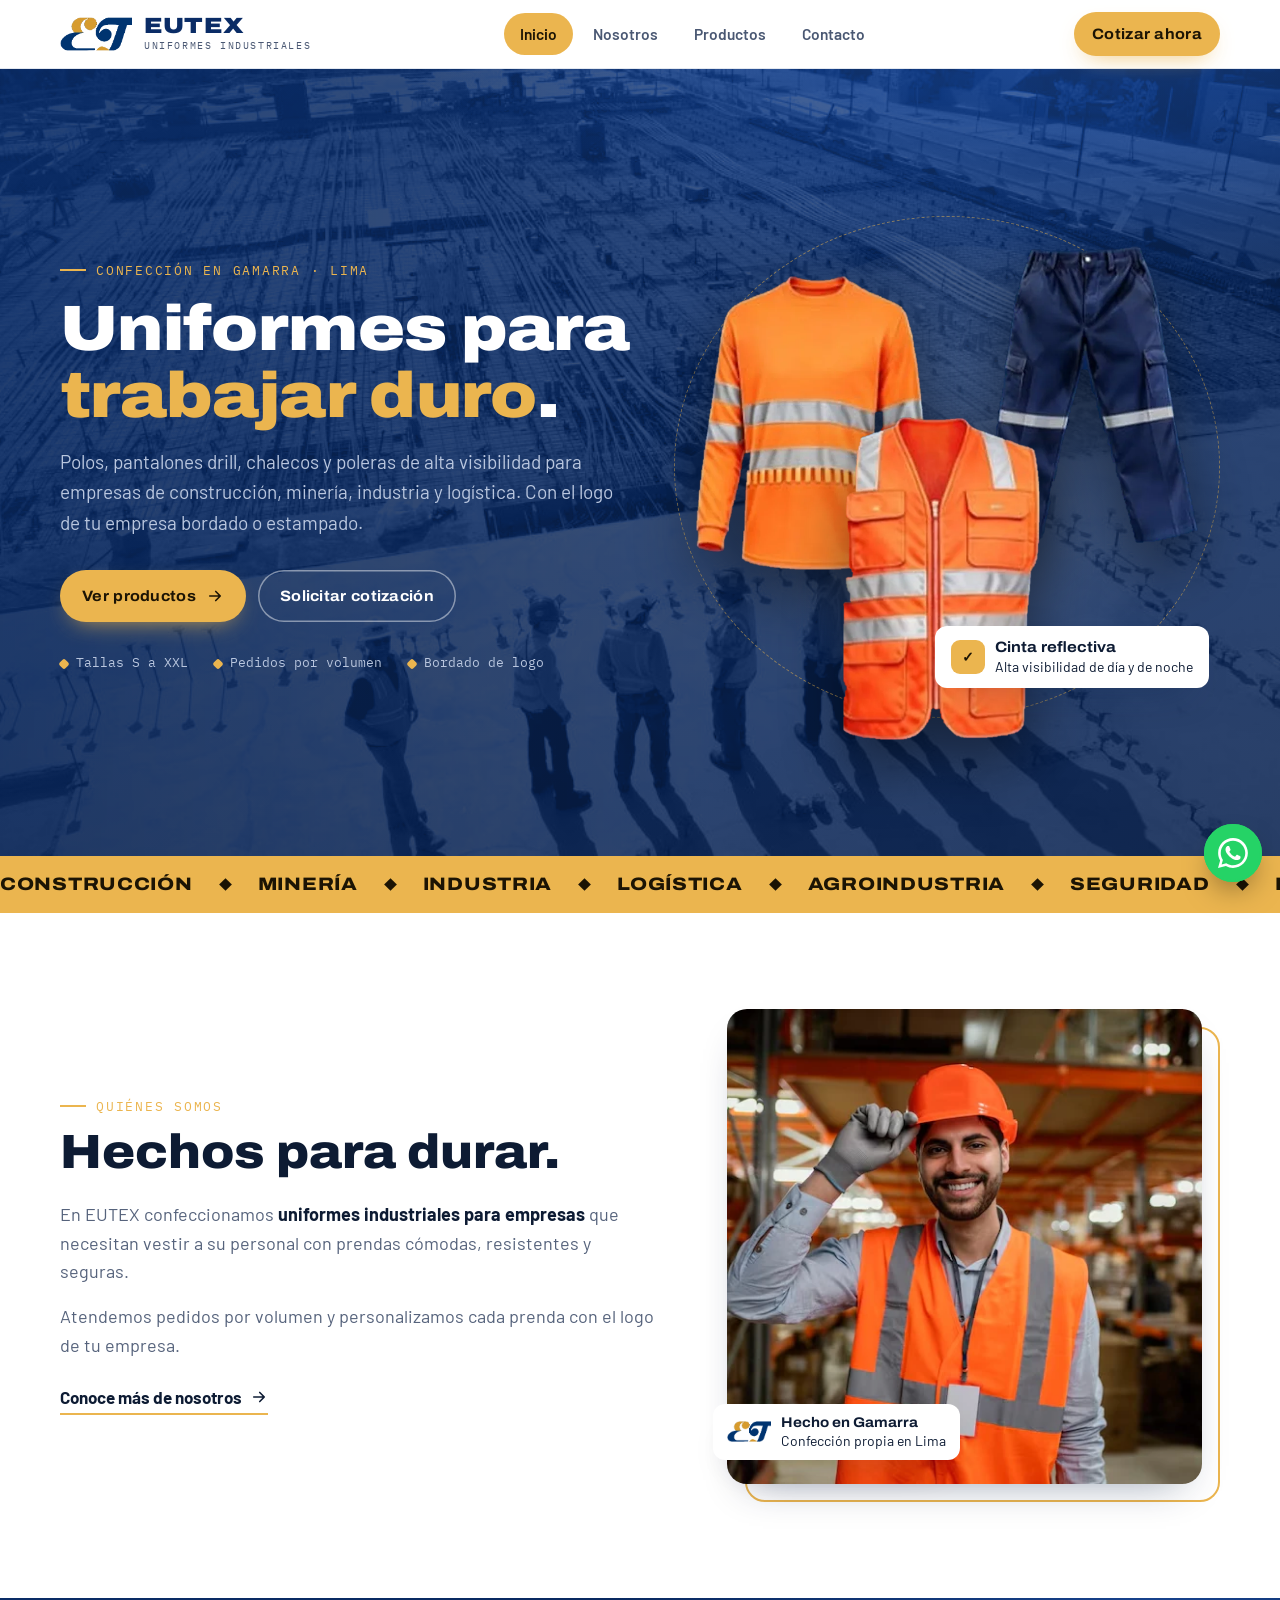
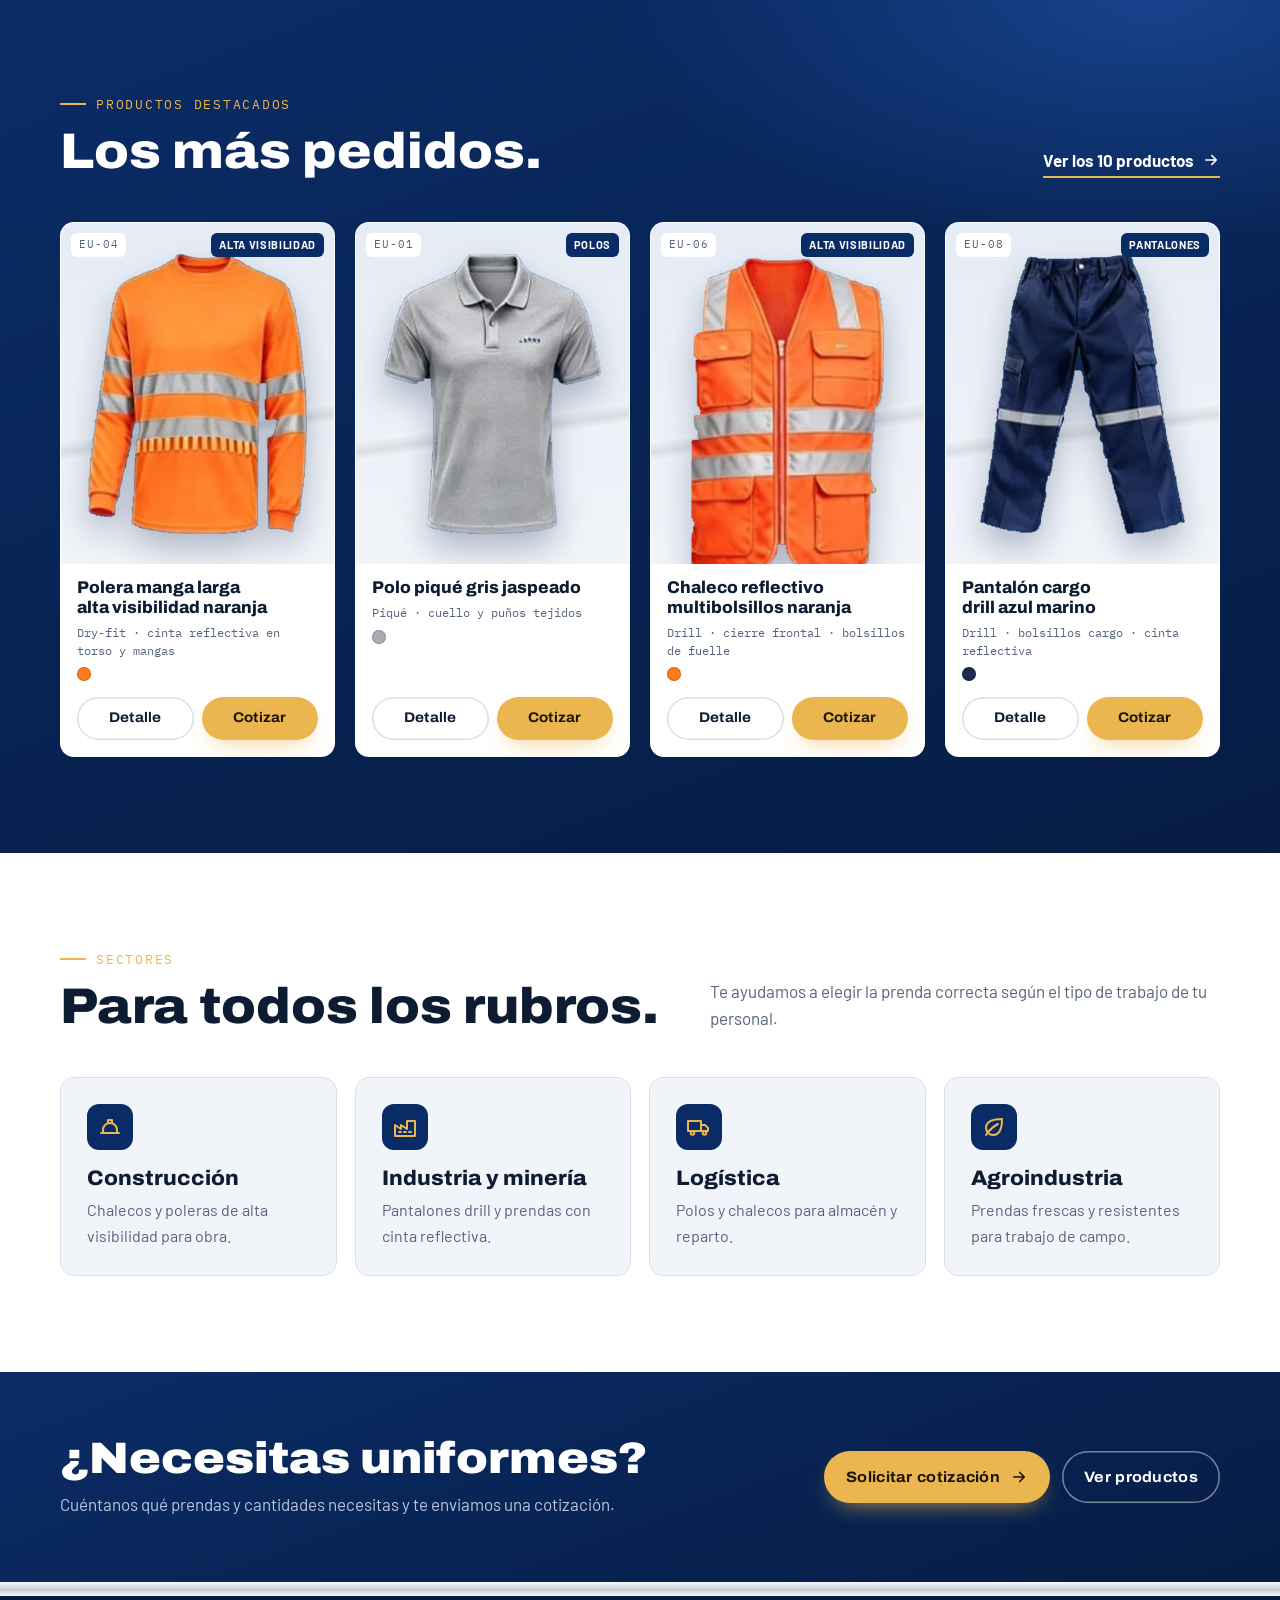
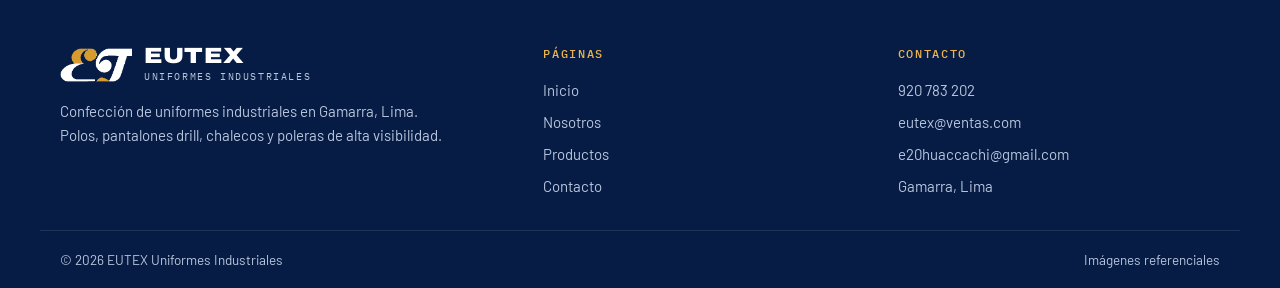
==== commit 6ee34a41: "Cambio completo" ====
--- a/index.html
+++ b/index.html
@@ -3,158 +3,120 @@
 <head>
 <meta charset="utf-8">
 <meta name="viewport" content="width=device-width, initial-scale=1, viewport-fit=cover">
-<title>UETEX Uniformes Industriales</title>
-<meta name="description" content="Fabricación de uniformes industriales de alta calidad para minería, construcción, petróleo y más. Diseño, confección y venta.">
-<link rel="preconnect" href="https://fonts.googleapis.com"><link rel="preconnect" href="https://fonts.gstatic.com" crossorigin><link rel="stylesheet" href="https://fonts.googleapis.com/css2?family=Barlow+Condensed:wght@500;600;700;800&family=Barlow:wght@400;500;600&family=IBM+Plex+Mono:wght@400;500&display=swap">
-<link rel="stylesheet" href="css/styles.css">
+<link rel="icon" type="image/webp" href="assets/img/logo-mono.webp">
+<title>EUTEX Uniformes Industriales</title>
+<meta name="claude:viewport-fit-sides" content="cover">
+<meta name="description" content="EUTEX: confección de uniformes industriales en Gamarra, Lima.">
+<link rel="preconnect" href="https://fonts.googleapis.com">
+<link rel="preconnect" href="https://fonts.gstatic.com" crossorigin>
+<link rel="stylesheet" href="https://fonts.googleapis.com/css2?family=Archivo:wdth,wght@62..125,400..900&family=Barlow:wght@400;500;600;700&family=IBM+Plex+Mono:wght@400;500&display=swap">
+<link rel="stylesheet" href="assets/style.css">
 </head>
 <body>
+<a class="skip" href="#contenido">Saltar al contenido</a>
 <header class="site-header">
-  <div class="wrap bar">
-    <a class="brand" href="index.html" aria-label="UETEX, ir al inicio">
-        <!-- Reemplaza con tu logo real -->
-        <img src="img/logo-uetex-white.png" alt="UETEX Uniformes Industriales" width="150">
+  <div class="wrap nav">
+    <a class="brand" href="index.html" aria-label="EUTEX, ir al inicio">
+      <img src="assets/img/logo-mono.webp" alt="" width="62" height="34">
+      <span><b>EUTEX</b><small>Uniformes Industriales</small></span>
     </a>
-    <button class="menu-btn" aria-label="Abrir menú" aria-expanded="false"><span></span><span></span><span></span></button>
-    <nav class="nav" aria-label="Principal">
-      <a href="index.html" aria-current="page">Inicio</a>
-      <a href="nosotros.html">Nosotros</a>
-      <a href="catalogo.html">Catálogo</a>
-      <a href="contacto.html">Contacto</a>
-      <a class="cta-nav" href="contacto.html">Cotizar</a>
+    <nav aria-label="Menú principal">
+      <ul class="menu" id="menu"><li><a href="index.html" aria-current="page">Inicio</a></li><li><a href="nosotros.html">Nosotros</a></li><li><a href="productos.html">Productos</a></li><li><a href="contacto.html">Contacto</a></li><li class="menu-cta"><a class="btn btn-gold" href="https://wa.me/51920783202?text=Hola%20EUTEX%2C%20quiero%20cotizar%20uniformes." target="_blank" rel="noopener">Cotizar por WhatsApp</a></li></ul>
     </nav>
+    <a class="btn btn-gold nav-cta" href="https://wa.me/51920783202?text=Hola%20EUTEX%2C%20quiero%20cotizar%20uniformes." target="_blank" rel="noopener">Cotizar ahora</a>
+    <button class="burger" id="burger" type="button" aria-label="Abrir menú" aria-expanded="false" aria-controls="menu">
+      <svg class="bars" viewBox="0 0 24 24" fill="none" stroke="currentColor" stroke-width="2" stroke-linecap="round"><path d="M4 7h16M4 12h16M4 17h10"/></svg>
+      <svg class="x" viewBox="0 0 24 24" fill="none" stroke="currentColor" stroke-width="2" stroke-linecap="round"><path d="M6 6l12 12M18 6L6 18"/></svg>
+    </button>
   </div>
 </header>
-<main>
+<main id="contenido">
 <section class="hero">
-  <div class="hero-slides" aria-hidden="true">
-    <!-- Reemplaza con imágenes de uniformes industriales -->
-    <img src="https://images.unsplash.com/photo-1541888946425-d81bb19240f5?q=80&w=2070&auto=format&fit=crop" alt="" data-label="Uniformes de trabajo · Alta visibilidad">
-    <img src="https://images.unsplash.com/photo-1581094794329-c8112a89af12?q=80&w=2070&auto=format&fit=crop" alt="" data-label="Ropa industrial · Confección a medida">
-    <img src="https://images.unsplash.com/photo-1504917595217-d4dc5ebe6122?q=80&w=2070&auto=format&fit=crop" alt="" data-label="Equipo de protección personal">
-  </div>
-  <canvas id="grid-canvas" aria-hidden="true"></canvas>
-  <div class="wrap hero-inner">
-    <div>
-      <span class="eyebrow">Confección · Calidad · Seguridad</span>
-      <h1 style="margin-top:22px"><span class="l"><span>Uniformes</span></span><span class="l"><span>Industriales</span></span><span class="l"><span>a tu <span class="amp">Medida</span></span></span></h1>
-      <p class="hero-lead">Fabricamos ropa de trabajo de alto rendimiento para minería, construcción, petróleo y sectores industriales. Diseño, confección y venta con los más altos estándares de calidad y durabilidad.</p>
+  <div class="obra obra-inicio" aria-hidden="true"></div>
+  <div class="wrap hero-grid">
+    <div class="rv">
+      <span class="eyebrow">Confección en Gamarra · Lima</span>
+      <h1>Uniformes para <em>trabajar duro</em>.</h1>
+      <p class="lead">Polos, pantalones drill, chalecos y poleras de alta visibilidad para empresas de construcción, minería, industria y logística. Con el logo de tu empresa bordado o estampado.</p>
       <div class="hero-actions">
-        <a class="btn btn-primary" href="catalogo.html">Ver Catálogo <span class="arr">→</span></a>
-        <a class="btn btn-ghost" href="contacto.html">Solicitar Cotización</a>
+        <a class="btn btn-gold" href="productos.html">Ver productos <svg viewBox="0 0 24 24" fill="none" stroke="currentColor" stroke-width="2.2" stroke-linecap="round" stroke-linejoin="round" aria-hidden="true"><path d="M5 12h14M13 6l6 6-6 6"/></svg></a>
+        <a class="btn btn-ghost" href="contacto.html">Solicitar cotización</a>
       </div>
-      <div class="slide-meta"><div class="slide-dots"><button aria-label="Foto 1"><i></i></button><button aria-label="Foto 2"><i></i></button><button aria-label="Foto 3"><i></i></button></div><span id="slide-label">Uniformes de trabajo · Alta visibilidad</span></div>
+      <div class="hero-facts"><span>Tallas S a XXL</span><span>Pedidos por volumen</span><span>Bordado de logo</span></div>
     </div>
-    <div class="titleblock" aria-hidden="true">
-      <div>Línea<b>UETEX-01</b></div><div>Colección<b>2026</b></div>
-      <div>Materiales<b>Algodón · Poliéster</b></div><div>Estándar<b>ISO 9001</b></div>
-      <div class="full">Especialidad<b>Ropa de Trabajo Industrial</b></div>
+    <div class="showcase" id="showcase" aria-hidden="true">
+      <div class="disc"></div><div class="ring"></div>
+      <div class="g g1" data-depth="18"><img src="assets/img/polera-ml.webp" alt="" width="300" height="520"></div>
+      <div class="g g2" data-depth="10"><img src="assets/img/pantalon-navy.webp" alt="" width="300" height="520"></div>
+      <div class="g g3" data-depth="28"><img src="assets/img/chaleco.webp" alt="" width="300" height="520"></div>
+      <div class="badge"><i>✓</i><span><strong>Cinta reflectiva</strong>Alta visibilidad de día y de noche</span></div>
     </div>
   </div>
 </section>
+<div class="marquee" aria-hidden="true"><div class="marquee-track" id="marq">
+  <span>Construcción</span><span>Minería</span><span>Industria</span><span>Logística</span><span>Agroindustria</span><span>Seguridad</span><span>Limpieza</span><span>Mantenimiento</span>
+</div></div>
 
-<div class="ticker" aria-hidden="true"><div class="ticker-track"><span>Minería</span><span>Construcción</span><span>Petróleo y Gas</span><span>Industria</span><span>Alta Visibilidad</span><span>Confección a Medida</span><span>Minería</span><span>Construcción</span><span>Petróleo y Gas</span><span>Industria</span><span>Alta Visibilidad</span><span>Confección a Medida</span></div></div>
-
-<section class="sec blueprint">
+<section class="sec">
   <div class="wrap split">
-    <div class="photo-stack reveal">
-      <figure class="p1"><img data-parallax="0.06" src="https://images.unsplash.com/photo-1591047139829-d91aecb6caea?q=80&w=1936&auto=format&fit=crop" alt="Confección de uniformes"></figure>
-      <figure class="p2"><img data-parallax="-0.05" src="https://images.unsplash.com/photo-1523381210434-271e8be1f52b?q=80&w=1770&auto=format&fit=crop" alt="Selección de telas industriales"></figure>
-      <div class="stamp"><svg viewBox="0 0 132 132"><defs><path id="c" d="M66,66 m-52,0 a52,52 0 1,1 104,0 a52,52 0 1,1 -104,0"/></defs><text><textPath href="#c">DISEÑO · CALIDAD · DURABILIDAD ·</textPath></text></svg><span>Calidad<br>que<br>protege</span></div>
+    <div class="txt rv">
+      <span class="eyebrow">Quiénes somos</span>
+      <h2 style="font-weight:850;font-variation-settings:'wdth' 108;font-size:clamp(30px,4.2vw,48px);margin:12px 0 22px">Hechos para durar.</h2>
+      <p>En EUTEX confeccionamos <strong>uniformes industriales para empresas</strong> que necesitan vestir a su personal con prendas cómodas, resistentes y seguras.</p>
+      <p>Atendemos pedidos por volumen y personalizamos cada prenda con el logo de tu empresa.</p>
+      <a class="link-arrow" href="nosotros.html">Conoce más de nosotros <svg viewBox="0 0 24 24" fill="none" stroke="currentColor" stroke-width="2.2" stroke-linecap="round" stroke-linejoin="round" aria-hidden="true"><path d="M5 12h14M13 6l6 6-6 6"/></svg></a>
     </div>
-    <div class="about-copy">
-      <span class="eyebrow reveal">Quiénes somos</span>
-      <h2 class="reveal">Más de 20 años vistiendo a la industria</h2>
-      <p class="reveal">En UETEX somos especialistas en el diseño y confección de uniformes industriales de alta gama. Trabajamos con telas de primera calidad y los más altos estándares de seguridad para ofrecer prendas que resisten las condiciones más exigentes.</p>
-      <p class="reveal">Nuestro equipo de diseñadores y maestros confeccionistas colabora con cada cliente para crear uniformes que se adaptan a las necesidades específicas de su sector, garantizando comodidad, durabilidad y una imagen corporativa impecable.</p>
-      <div class="stats reveal">
-        <div class="stat"><b data-count="20">20</b><span>Años de experiencia</span></div>
-        <div class="stat"><b data-count="500">500</b><span>Clientes satisfechos</span></div>
-        <div class="stat"><b data-count="50">50</b><span>Tipos de tela</span></div>
-        <div class="stat"><b data-count="3">03</b><span>Líneas de producción</span></div>
-      </div>
-      <a class="btn btn-dark reveal" style="margin-top:40px" href="nosotros.html">Conozca UETEX <span class="arr">→</span></a>
-    </div>
+    <figure class="photo rv">
+  <img src="assets/img/foto-trabajador.webp" alt="Trabajador sonriente con casco y chaleco de alta visibilidad naranja en un almacén" width="492" height="492">
+  <figcaption><img src="assets/img/logo-mono.webp" alt="" width="44" height="24"><span><strong>Hecho en Gamarra</strong>Confección propia en Lima</span></figcaption>
+</figure>
   </div>
 </section>
 
-<section class="sec dark">
+<section class="sec navy">
   <div class="wrap">
-    <div class="sec-head">
-      <div><span class="eyebrow reveal">Lo que hacemos</span><h2 class="reveal">Nuestras <em>líneas</em> de producto</h2></div>
-      <p class="reveal">Diseñamos y confeccionamos una amplia variedad de prendas para diferentes sectores industriales. Estas son nuestras principales categorías.</p>
+    <div class="sec-head rv">
+      <div><span class="eyebrow">Productos destacados</span><h2>Los más pedidos.</h2></div>
+      <a class="link-arrow" href="productos.html">Ver los 10 productos <svg viewBox="0 0 24 24" fill="none" stroke="currentColor" stroke-width="2.2" stroke-linecap="round" stroke-linejoin="round" aria-hidden="true"><path d="M5 12h14M13 6l6 6-6 6"/></svg></a>
     </div>
-    <div class="svc-grid">
-      <a class="svc-card reveal d0" href="catalogo.html?filter=pantalon">
-        <!-- Reemplaza con imágenes de pantalones de trabajo -->
-        <img src="https://images.unsplash.com/photo-1624378439575-d8705ad7ae80?q=80&w=1887&auto=format&fit=crop" alt="" loading="lazy"><span class="code">UETEX-01</span>
-        <div class="body"><h3>Pantalones de Trabajo</h3><p>Pantalones de alta resistencia con refuerzos, múltiples bolsillos y telas duraderas para el trabajo pesado.</p><span class="go">Ver catálogo →</span></div>
-      </a>
-      <a class="svc-card reveal d1" href="catalogo.html?filter=polo">
-        <img src="https://images.unsplash.com/photo-1586363104862-3a5e2ab60d99?q=80&w=2071&auto=format&fit=crop" alt="" loading="lazy"><span class="code">UETEX-02</span>
-        <div class="body"><h3>Polos Industriales</h3><p>Polos de algodón y poliéster, con opciones de manga corta y larga, para un uso diario cómodo y profesional.</p><span class="go">Ver catálogo →</span></div>
-      </a>
-      <a class="svc-card reveal d2" href="catalogo.html?filter=chaleco">
-        <img src="https://images.unsplash.com/photo-1591047139829-d91aecb6caea?q=80&w=1936&auto=format&fit=crop" alt="" loading="lazy"><span class="code">UETEX-03</span>
-        <div class="body"><h3>Chalecos y Chaquetas</h3><p>Chalecos de alta visibilidad, acolchados y chaquetas de abrigo para condiciones climáticas adversas.</p><span class="go">Ver catálogo →</span></div>
-      </a>
-    </div>
-    <div style="margin-top:44px"><a class="btn btn-ghost reveal" href="catalogo.html">Ver catálogo completo <span class="arr">→</span></a></div>
+    <div class="grid" id="featured"></div>
   </div>
 </section>
 
 <section class="sec">
   <div class="wrap">
-    <div class="sec-head">
-      <div><span class="eyebrow reveal">Nuestro proceso</span><h2 class="reveal">De la idea <em>a la realidad</em></h2></div>
-      <p class="reveal">Cuidamos cada etapa para garantizar la mejor calidad en cada prenda.</p>
+    <div class="sec-head rv">
+      <div><span class="eyebrow">Sectores</span><h2>Para todos los rubros.</h2></div>
+      <p>Te ayudamos a elegir la prenda correcta según el tipo de trabajo de tu personal.</p>
     </div>
-    <ul class="disc">
-      <li class="reveal"><small>P-01</small><strong>Diseño</strong></li>
-      <li class="reveal"><small>P-02</small><strong>Selección de Tela</strong></li>
-      <li class="reveal"><small>P-03</small><strong>Patronaje</strong></li>
-      <li class="reveal"><small>P-04</small><strong>Corte</strong></li>
-      <li class="reveal"><small>P-05</small><strong>Confección</strong></li>
-      <li class="reveal"><small>P-06</small><strong>Control de Calidad</strong></li>
-    </ul>
+    <div class="cards4">
+      <article class="value rv"><div class="ic"><svg viewBox="0 0 24 24" fill="none" stroke="currentColor" stroke-width="2" stroke-linecap="round" stroke-linejoin="round" aria-hidden="true"><path d="M3 18h18M5 18v-3a7 7 0 0114 0v3"/><path d="M10 8V5h4v3"/></svg></div><h3>Construcción</h3><p>Chalecos y poleras de alta visibilidad para obra.</p></article>
+      <article class="value rv"><div class="ic"><svg viewBox="0 0 24 24" fill="none" stroke="currentColor" stroke-width="2" stroke-linecap="round" stroke-linejoin="round" aria-hidden="true"><path d="M2 21V10l6 4V10l6 4V6h8v15H2z"/><path d="M6 17h2M11 17h2M16 17h2"/></svg></div><h3>Industria y minería</h3><p>Pantalones drill y prendas con cinta reflectiva.</p></article>
+      <article class="value rv"><div class="ic"><svg viewBox="0 0 24 24" fill="none" stroke="currentColor" stroke-width="2" stroke-linecap="round" stroke-linejoin="round" aria-hidden="true"><path d="M1 6h13v10H1zM14 10h4l3 3v3h-7"/><circle cx="5.5" cy="18" r="1.8"/><circle cx="17.5" cy="18" r="1.8"/></svg></div><h3>Logística</h3><p>Polos y chalecos para almacén y reparto.</p></article>
+      <article class="value rv"><div class="ic"><svg viewBox="0 0 24 24" fill="none" stroke="currentColor" stroke-width="2" stroke-linecap="round" stroke-linejoin="round" aria-hidden="true"><path d="M11 20A7 7 0 014 13c0-5 4-9 16-9 0 12-4 16-9 16z"/><path d="M4 20c4-6 8-9 12-11"/></svg></div><h3>Agroindustria</h3><p>Prendas frescas y resistentes para trabajo de campo.</p></article>
+    </div>
   </div>
 </section>
-
-<section class="sec-tight blueprint">
-  <div class="wrap">
-    <div class="sec-head" style="margin-bottom:40px">
-      <div><span class="eyebrow reveal">Confían en nosotros</span><h2 class="reveal">Nuestros <em>clientes</em></h2></div>
-      <p class="reveal">Empresas líderes de minería, construcción, energía e industria.</p>
+<section class="cta">
+  <div class="wrap inner">
+    <div class="rv"><h2>¿Necesitas uniformes?</h2><p>Cuéntanos qué prendas y cantidades necesitas y te enviamos una cotización.</p></div>
+    <div class="acts rv"><a class="btn btn-gold" href="contacto.html">Solicitar cotización <svg viewBox="0 0 24 24" fill="none" stroke="currentColor" stroke-width="2.2" stroke-linecap="round" stroke-linejoin="round" aria-hidden="true"><path d="M5 12h14M13 6l6 6-6 6"/></svg></a><a class="btn btn-ghost" href="productos.html">Ver productos</a></div>
+  </div>
+</section>
+</main>
+<footer>
+  <div class="tape"></div>
+  <div class="wrap foot">
+    <div class="brandcol">
+      <a class="brand" href="index.html"><img src="assets/img/logo-mono-white.webp" alt="" width="62" height="34"><span><b>EUTEX</b><small>Uniformes Industriales</small></span></a>
+      <p class="about">Confección de uniformes industriales en Gamarra, Lima. Polos, pantalones drill, chalecos y poleras de alta visibilidad.</p>
     </div>
+    <div><h4>Páginas</h4><ul><li><a href="index.html">Inicio</a></li><li><a href="nosotros.html">Nosotros</a></li><li><a href="productos.html">Productos</a></li><li><a href="contacto.html">Contacto</a></li></ul></div>
+    <div><h4>Contacto</h4><ul><li>920 783 202</li><li>eutex@ventas.com</li><li>e20huaccachi@gmail.com</li><li>Gamarra, Lima</li></ul></div>
   </div>
-  <div class="logos-marquee"><div class="logos-track">
-    <!-- Reemplaza con logos reales de tus clientes -->
-    <div class="logo-chip"><img src="logos/cliente1.png" alt="Cliente 1"></div>
-    <div class="logo-chip"><img src="logos/cliente2.png" alt="Cliente 2"></div>
-    <div class="logo-chip"><img src="logos/cliente3.png" alt="Cliente 3"></div>
-    <div class="logo-chip"><img src="logos/cliente4.png" alt="Cliente 4"></div>
-    <!-- ... más logos ... -->
-  </div></div>
-</section>
-
-<section class="cta-band"><div class="wrap">
-  <h2 class="reveal">¿Listo para renovar los uniformes de tu equipo?</h2>
-  <a class="btn btn-primary reveal d1" href="contacto.html">Solicitar cotización <span class="arr">→</span></a>
-</div></section>
-</main>
-<footer class="site-footer">
-  <div class="wrap">
-    <div class="f-top">
-      <div><img src="img/logo-uetex-white.png" alt="UETEX" width="150"><p>Uniformes industriales de alta calidad para los sectores más exigentes. Diseño, confección y venta.</p></div>
-      <div><h4>Mapa del sitio</h4><ul><li><a href="index.html">Inicio</a></li><li><a href="nosotros.html">Nosotros</a></li><li><a href="catalogo.html">Catálogo</a></li><li><a href="contacto.html">Contacto</a></li></ul></div>
-      <div><h4>Productos</h4><ul><li><a href="catalogo.html?filter=pantalon">Pantalones</a></li><li><a href="catalogo.html?filter=polo">Polos</a></li><li><a href="catalogo.html?filter=chaleco">Chalecos</a></li></ul></div>
-      <div><h4>Contacto</h4><ul><li>(+51) 987 654 321</li><li>ventas@uetex.com</li><li>Lima, Perú</li></ul></div>
-    </div>
-    <div class="big-word" aria-hidden="true">UETEX</div>
-    <div class="f-bottom"><span>© 2026 UETEX Uniformes Industriales</span><span>www.uetex.com</span></div>
-  </div>
+  <div class="wrap foot-bottom"><span>© <span id="year">2026</span> EUTEX Uniformes Industriales</span><span>Imágenes referenciales</span></div>
 </footer>
-<a class="wa" href="https://wa.me/51987654321" target="_blank" rel="noopener" aria-label="Escríbenos por WhatsApp"><svg viewBox="0 0 24 24" fill="currentColor" aria-hidden="true"><path d="M12 2a10 10 0 0 0-8.6 15.1L2 22l5-1.3A10 10 0 1 0 12 2zm0 18.2a8.2 8.2 0 0 1-4.2-1.2l-.3-.2-3 .8.8-2.9-.2-.3A8.2 8.2 0 1 1 12 20.2zm4.5-6.1c-.2-.1-1.5-.7-1.7-.8-.2-.1-.4-.1-.6.1l-.8 1c-.1.2-.3.2-.5.1a6.7 6.7 0 0 1-3.3-2.9c-.3-.4.2-.4.7-1.3.1-.2 0-.3 0-.4l-.8-1.8c-.2-.5-.4-.4-.6-.4h-.5a1 1 0 0 0-.7.3 3 3 0 0 0-.9 2.2 5.2 5.2 0 0 0 1.1 2.8 11.9 11.9 0 0 0 4.6 4c1.7.7 2.4.8 3.2.7a2.8 2.8 0 0 0 1.8-1.3 2.3 2.3 0 0 0 .2-1.3c-.1-.1-.3-.2-.5-.3z"/></svg></a>
-<script src="js/app.js"></script>
+<a class="wa-float" href="https://wa.me/51920783202?text=Hola%20EUTEX%2C%20quiero%20informaci%C3%B3n%20sobre%20sus%20uniformes." target="_blank" rel="noopener" aria-label="Escríbenos por WhatsApp"><svg viewBox="0 0 24 24" fill="currentColor" aria-hidden="true"><path d="M17.5 14.4c-.3-.1-1.8-.9-2-1-.3-.1-.5-.1-.7.1-.2.3-.8 1-.9 1.2-.2.2-.3.2-.6.1-.3-.1-1.3-.5-2.4-1.5-.9-.8-1.5-1.8-1.7-2.1-.2-.3 0-.5.1-.6l.4-.5c.1-.2.2-.3.3-.5.1-.2 0-.4 0-.5l-.9-2.2c-.2-.6-.5-.5-.7-.5h-.6c-.2 0-.5.1-.8.4-.3.3-1 1-1 2.5s1.1 2.9 1.2 3.1c.1.2 2.1 3.2 5.1 4.5.7.3 1.3.5 1.7.6.7.2 1.4.2 1.9.1.6-.1 1.8-.7 2-1.4.2-.7.2-1.3.2-1.4-.1-.1-.3-.2-.6-.3zM12 21.8c-1.8 0-3.5-.5-5-1.4l-.4-.2-3.7 1 1-3.6-.2-.4C2.7 15.6 2.2 13.8 2.2 12 2.2 6.6 6.6 2.2 12 2.2c2.6 0 5.1 1 6.9 2.9 1.8 1.8 2.9 4.3 2.9 6.9 0 5.4-4.4 9.8-9.8 9.8zM20.5 3.5C18.2 1.2 15.2 0 12 0 5.4 0 .1 5.3.1 11.9c0 2.1.6 4.2 1.6 6L0 24l6.3-1.6c1.8 1 3.7 1.5 5.7 1.5 6.6 0 11.9-5.3 11.9-11.9 0-3.2-1.2-6.2-3.4-8.5z"/></svg></a>
+<script src="assets/main.js"></script>
 </body>
-</html>+</html>
--- a/assets/style.css
+++ b/assets/style.css
@@ -0,0 +1,376 @@
+/* EUTEX — sitio multipágina.
+   Layout: bandas azul marino (cabecera, portadas, CTA, pie) que enmarcan contenido claro;
+   la cinta reflectiva plateada es el motivo estructural que se repite. */
+:root{
+  --navy:#0A2C66; --navy-deep:#061C44; --gold:#EBB54F; --gold-soft:#F6CF80;
+  --paper:#F1F4F9; --surface:#FFFFFF; --ink:#0D1B33; --muted:#56637C; --line:#D9E0EB;
+  --tag:#E6ECF5; --on-navy:#FFFFFF; --on-navy-muted:#B9C6DE; --on-gold:#1C1404;
+  --reflect-a:#C9CED6; --reflect-b:#F7F9FC; --wa:#25D366;
+  --hdr-h:61px; --hdr-bg:#FFFFFF; --hdr-ink:#0A2C66; --hdr-muted:#4A5873; --hdr-hover:#EEF2F8; --hdr-line:#E3E8F0;
+  --f-display:"Archivo","Arial Narrow",Arial,sans-serif;
+  --f-body:"Barlow","Segoe UI",Roboto,Helvetica,Arial,sans-serif;
+  --f-mono:"IBM Plex Mono",ui-monospace,Consolas,monospace;
+  --wrap:1200px; --r:14px;
+  --shadow:0 18px 40px -22px rgba(6,28,68,.45);
+  color-scheme:light;
+}
+
+/* Base */
+*,*::before,*::after{box-sizing:border-box}
+:root{padding-top:env(safe-area-inset-top,0px);padding-bottom:env(safe-area-inset-bottom,0px)}
+html{scroll-behavior:smooth;scroll-padding-top:84px;-webkit-text-size-adjust:100%}
+body{margin:0;background:var(--paper);color:var(--ink);font-family:var(--f-body);font-size:17px;line-height:1.6;overflow-x:hidden}
+body::before{content:"";position:fixed;inset:0 0 auto;height:env(safe-area-inset-top,0px);z-index:60;background:var(--hdr-bg)}
+img{max-width:100%;display:block}
+a{color:inherit}
+h1,h2,h3{font-family:var(--f-display);line-height:1.04;text-wrap:balance;margin:0}
+p{margin:0}
+[hidden]{display:none!important}
+.wrap{max-width:var(--wrap);margin:0 auto;padding-left:max(20px,env(safe-area-inset-left,0px));padding-right:max(20px,env(safe-area-inset-right,0px))}
+.eyebrow{font-family:var(--f-mono);font-size:12.5px;letter-spacing:.14em;text-transform:uppercase;color:var(--gold);display:flex;align-items:center;gap:10px}
+.eyebrow::before{content:"";width:26px;height:2px;background:currentColor;flex:none}
+:focus-visible{outline:3px solid var(--gold);outline-offset:3px;border-radius:6px}
+.skip{position:absolute;left:12px;top:-60px;z-index:100;background:var(--gold);color:var(--on-gold);padding:10px 14px;border-radius:8px;font-weight:700;text-decoration:none}
+.skip:focus{top:calc(12px + env(safe-area-inset-top,0px))}
+
+/* Cinta reflectiva */
+.tape{height:14px;background:linear-gradient(180deg,var(--reflect-b),var(--reflect-a) 55%,var(--reflect-b));position:relative;overflow:hidden}
+.tape::after{content:"";position:absolute;inset:0;background:linear-gradient(100deg,transparent 30%,rgba(255,255,255,.95) 48%,transparent 66%);transform:translateX(-100%);animation:shine 4.5s ease-in-out infinite}
+@keyframes shine{0%,55%{transform:translateX(-100%)}100%{transform:translateX(100%)}}
+
+/* Botones */
+.btn{display:inline-flex;align-items:center;justify-content:center;gap:10px;font-family:var(--f-display);font-weight:700;font-variation-settings:"wdth" 108;font-size:15px;letter-spacing:.02em;text-decoration:none;border:0;cursor:pointer;padding:14px 22px;border-radius:999px;transition:transform .2s ease,background .2s,box-shadow .2s;text-align:center}
+.btn svg{width:18px;height:18px;flex:none}
+.btn-gold{background:var(--gold);color:var(--on-gold);box-shadow:0 10px 24px -12px rgba(235,181,79,.9)}
+.btn-gold:hover{transform:translateY(-2px);background:var(--gold-soft)}
+.btn-ghost{background:transparent;color:var(--on-navy);box-shadow:inset 0 0 0 1.5px rgba(255,255,255,.45)}
+.btn-ghost:hover{box-shadow:inset 0 0 0 1.5px var(--on-navy);transform:translateY(-2px)}
+.btn-line{background:transparent;color:var(--ink);box-shadow:inset 0 0 0 1.5px var(--line)}
+.btn-line:hover{box-shadow:inset 0 0 0 1.5px var(--ink)}
+.btn-wa{background:var(--wa);color:#fff}
+.btn-wa:hover{transform:translateY(-2px)}
+.link-arrow{display:inline-flex;align-items:center;gap:8px;font-weight:700;color:var(--ink);text-decoration:none;border-bottom:2px solid var(--gold);padding-bottom:2px}
+.link-arrow:hover{gap:12px}
+.link-arrow svg{width:18px;height:18px;flex:none}
+.link-arrow{transition:gap .2s}
+
+/* Cabecera */
+.site-header{position:sticky;top:env(safe-area-inset-top,0px);z-index:50;background:var(--hdr-bg);color:var(--hdr-ink);border-bottom:1px solid var(--hdr-line);transition:box-shadow .3s}
+.site-header.scrolled{box-shadow:0 10px 30px -14px rgba(6,28,68,.35)}
+.site-header .brand{color:var(--hdr-ink)}
+.site-header .brand small{color:var(--hdr-muted)}
+.nav{display:flex;align-items:center;justify-content:space-between;gap:16px;padding-block:12px;position:relative}
+.brand{display:flex;align-items:center;gap:12px;text-decoration:none;color:var(--on-navy);min-width:0}
+.brand img{height:34px;width:auto}
+.brand b{font-family:var(--f-display);font-weight:900;font-variation-settings:"wdth" 120;font-size:22px;letter-spacing:.03em;line-height:1.1;display:block}
+.brand small{display:block;font-family:var(--f-mono);font-size:10px;letter-spacing:.16em;color:var(--on-navy-muted);text-transform:uppercase}
+.menu{display:flex;gap:4px;list-style:none;margin:0;padding:0}
+.menu a{display:block;padding:9px 16px;border-radius:999px;text-decoration:none;font-weight:600;font-size:15.5px;color:var(--hdr-muted);transition:color .2s,background .2s}
+.menu a:hover{color:var(--hdr-ink);background:var(--hdr-hover)}
+.menu a[aria-current="page"]{color:var(--on-gold);background:var(--gold)}
+.nav-cta{padding:10px 18px}
+.burger{display:none;background:none;border:0;color:var(--hdr-ink);padding:8px;margin-right:-8px;cursor:pointer;border-radius:8px}
+.burger svg{width:28px;height:28px}
+.burger .x{display:none}
+.burger[aria-expanded="true"] .x{display:block}
+.burger[aria-expanded="true"] .bars{display:none}
+@media (max-width:900px){
+  .burger{display:block}.nav-cta{display:none}
+  .menu{position:absolute;left:0;right:0;top:100%;flex-direction:column;background:var(--hdr-bg);
+    padding:8px max(20px,env(safe-area-inset-right,0px)) 20px max(20px,env(safe-area-inset-left,0px));gap:4px;
+    border-top:1px solid var(--hdr-line);box-shadow:0 24px 30px -12px rgba(6,28,68,.3);
+    transform-origin:top;transform:scaleY(.6);opacity:0;visibility:hidden;transition:transform .25s ease,opacity .2s,visibility .25s}
+  .menu.open{transform:none;opacity:1;visibility:visible}
+  .menu a{font-size:19px;padding:13px 18px}
+  .menu .menu-cta{display:block;margin-top:8px}
+}
+.menu .menu-cta{display:none}
+
+/* Portada (inicio) */
+.hero{background:radial-gradient(1200px 500px at 85% -10%,#1A4A9C 0%,transparent 60%),linear-gradient(160deg,var(--navy) 0%,var(--navy-deep) 100%);color:var(--on-navy);position:relative;overflow:hidden}
+.hero-grid{display:grid;grid-template-columns:1.05fr 1fr;gap:40px;align-items:center;padding-block:clamp(32px,6vh,72px) clamp(28px,5vh,64px);position:relative;z-index:1}
+.hero-grid>*{min-width:0}
+.hero h1{font-weight:900;font-variation-settings:"wdth" 112;font-size:clamp(34px,min(5.2vw,8.4vh),64px);letter-spacing:-.01em;margin-top:16px}
+.hero h1 em{font-style:normal;color:var(--gold)}
+.hero .lead{color:var(--on-navy-muted);font-size:clamp(16.5px,1.5vw,19px);max-width:34em;margin-top:18px}
+.hero-actions{display:flex;flex-wrap:wrap;gap:12px;margin-top:clamp(20px,3.5vh,32px)}
+.hero-facts{display:flex;flex-wrap:wrap;gap:10px 26px;margin-top:clamp(20px,3.5vh,36px);font-family:var(--f-mono);font-size:13px;color:var(--on-navy-muted)}
+.hero-facts span{display:flex;align-items:center;gap:8px}
+.hero-facts span::before{content:"";width:8px;height:8px;border-radius:2px;background:var(--gold);transform:rotate(45deg)}
+.showcase{position:relative;aspect-ratio:1/0.92;width:min(100%,66vh);max-width:100%;justify-self:center}
+.showcase .disc{position:absolute;inset:6% 4% 4% 8%;border-radius:50%;background:radial-gradient(circle at 50% 45%,rgba(255,255,255,.16),rgba(255,255,255,.03) 62%,transparent 70%)}
+.showcase .ring{position:absolute;inset:0;border:1.5px dashed rgba(235,181,79,.5);border-radius:50%;animation:spin 60s linear infinite}
+@keyframes spin{to{transform:rotate(360deg)}}
+.g{position:absolute;filter:drop-shadow(0 26px 30px rgba(0,0,0,.45));transition:transform .2s ease-out}
+.g img{width:100%;height:auto}
+.g1{width:42%;left:4%;top:12%;animation:float 6s ease-in-out infinite}
+.g2{width:40%;left:56%;top:6%;animation:float 7s ease-in-out -2s infinite}
+.g3{width:36%;left:31%;top:40%;animation:float 6.5s ease-in-out -4s infinite;z-index:2}
+@keyframes float{0%,100%{translate:0 0}50%{translate:0 -14px}}
+.badge{position:absolute;right:2%;bottom:6%;z-index:3;background:var(--surface);color:var(--ink);border-radius:12px;padding:12px 16px;box-shadow:var(--shadow);font-size:14px;line-height:1.3;display:flex;gap:10px;align-items:center;animation:pop 5s ease-in-out infinite;max-width:calc(100% - 16px)}
+.badge strong{font-family:var(--f-display);font-variation-settings:"wdth" 110;display:block;font-size:15px}
+.badge i{width:34px;height:34px;flex:none;border-radius:9px;background:var(--gold);display:grid;place-items:center;color:var(--on-gold);font-style:normal;font-weight:700}
+@keyframes pop{0%,100%{transform:translateY(0)}50%{transform:translateY(-6px)}}
+@media (max-width:900px){.hero-grid{grid-template-columns:1fr;padding-block:44px 36px;gap:28px}.showcase{max-width:480px;margin-inline:auto}}
+@media (max-width:480px){.hero-actions .btn{flex:1 1 100%}.badge{font-size:12.5px;padding:10px 12px;right:0;bottom:2%}}
+
+/* Portadas a pantalla completa */
+@media (min-width:761px) and (min-height:520px){
+  .hero{min-height:calc(100svh - var(--hdr-h) - 52px - env(safe-area-inset-top,0px));display:grid;align-items:center}
+  .page-hero{min-height:calc(100svh - var(--hdr-h) - env(safe-area-inset-top,0px));display:grid;grid-template-rows:1fr auto}
+  .page-hero .inner{align-self:center;width:100%}
+}
+
+/* Foto de obra de fondo (sutil) */
+.hero,.page-hero{isolation:isolate}
+.obra{position:absolute;inset:0;z-index:0;background-size:cover;background-position:center;opacity:.2;mix-blend-mode:luminosity;pointer-events:none;
+  -webkit-mask-image:linear-gradient(90deg,rgba(0,0,0,.55),#000 55%);mask-image:linear-gradient(90deg,rgba(0,0,0,.55),#000 55%)}
+.obra-inicio{background-image:url(img/obra-inicio.webp)}
+.obra-nosotros{background-image:url(img/obra-nosotros.webp)}
+.obra-productos{background-image:url(img/obra-productos.webp)}
+.obra-contacto{background-image:url(img/obra-contacto.webp)}
+.hero>.tape,.page-hero>.tape{position:relative;z-index:1}
+
+/* Portada interna */
+.page-hero{background:radial-gradient(900px 400px at 90% -20%,#1A4A9C 0%,transparent 60%),linear-gradient(160deg,var(--navy) 0%,var(--navy-deep) 100%);color:var(--on-navy);position:relative;overflow:hidden}
+.page-hero .inner{display:grid;grid-template-columns:1fr auto;gap:30px;align-items:center;padding-block:clamp(36px,7vh,64px) clamp(32px,6vh,56px);position:relative;z-index:1}
+.page-hero .inner>*{min-width:0}
+.crumbs{font-family:var(--f-mono);font-size:12.5px;color:var(--on-navy-muted);display:flex;gap:8px;flex-wrap:wrap;margin-bottom:18px}
+.crumbs a{text-decoration:none}.crumbs a:hover{color:var(--on-navy)}
+.crumbs span[aria-current]{color:var(--gold)}
+.page-hero h1 em{font-style:normal;color:var(--gold)}
+.page-hero h1{font-weight:900;font-variation-settings:"wdth" 112;font-size:clamp(36px,min(5.2vw,9vh),68px)}
+.page-hero p{color:var(--on-navy-muted);font-size:clamp(16.5px,1.5vw,19px);max-width:36em;margin-top:16px}
+.page-hero .art{width:min(280px,22vw);position:relative}
+.page-hero .art img{max-height:56vh;width:auto;margin-inline:auto;filter:drop-shadow(0 24px 26px rgba(0,0,0,.45));animation:float 6s ease-in-out infinite;position:relative}
+.page-hero .art::before{content:"";position:absolute;inset:-8%;border:1.5px dashed rgba(235,181,79,.5);border-radius:50%;animation:spin 60s linear infinite}
+@media (max-width:760px){.page-hero .inner{grid-template-columns:1fr;padding-block:40px 36px}.page-hero .art{display:none}}
+
+/* Marquee */
+.marquee{background:var(--gold);color:var(--on-gold);overflow:hidden;white-space:nowrap}
+.marquee-track{display:inline-flex;animation:marq 32s linear infinite;padding-block:14px}
+.marquee span{font-family:var(--f-display);font-weight:800;font-variation-settings:"wdth" 118;font-size:18px;text-transform:uppercase;letter-spacing:.04em;display:inline-flex;align-items:center}
+.marquee span::after{content:"";width:9px;height:9px;background:var(--on-gold);transform:rotate(45deg);margin:0 28px}
+@keyframes marq{to{transform:translateX(-50%)}}
+
+/* Secciones */
+.sec{padding-block:clamp(56px,8vw,96px);background:var(--surface)}
+.sec.navy{background:radial-gradient(900px 420px at 90% 0%,#17428C 0%,transparent 60%),linear-gradient(160deg,var(--navy) 0%,var(--navy-deep) 100%);color:var(--on-navy)}
+.sec.navy .sec-head p,.sec.navy .step p{color:var(--on-navy-muted)}
+.sec.navy .link-arrow{color:var(--on-navy)}
+.sec.navy .card{color:var(--ink);border-color:transparent}
+.sec.navy .value{background:rgba(255,255,255,.06);border-color:rgba(255,255,255,.12);color:var(--on-navy)}
+.sec.navy .value p{color:var(--on-navy-muted)}
+.sec.navy .value .ic{background:var(--gold);color:var(--on-gold)}
+.sec.navy .process::before{background:repeating-linear-gradient(90deg,rgba(255,255,255,.22) 0 10px,transparent 10px 18px)}
+.sec.navy .step .n{background:var(--navy-deep);color:var(--on-navy)}
+.sec.navy .step:not(:last-child)::after{background:repeating-linear-gradient(180deg,rgba(255,255,255,.22) 0 8px,transparent 8px 14px)}
+.sec.navy .faq details{background:rgba(255,255,255,.06);border-color:rgba(255,255,255,.12)}
+.sec.navy .faq details p{color:var(--on-navy-muted)}
+.sec.navy .mv article:first-child{background:var(--surface);color:var(--ink)}
+.sec.navy .mv article:first-child p{color:var(--muted)}
+.sec.navy .mv article:first-child .eyebrow{color:var(--gold);opacity:1}
+.sec-head{display:flex;flex-wrap:wrap;justify-content:space-between;align-items:end;gap:20px 40px;margin-bottom:clamp(28px,4vw,44px)}
+.sec-head>*{min-width:0}
+.sec-head h2{font-weight:850;font-variation-settings:"wdth" 108;font-size:clamp(30px,4.4vw,50px);margin-top:12px;max-width:16em}
+.sec-head p{color:var(--muted);max-width:30em}
+
+/* Intro dividida */
+.split{display:grid;grid-template-columns:1.1fr .9fr;gap:clamp(32px,5vw,64px);align-items:center}
+.split>*{min-width:0}
+.split .txt p{font-size:18px;color:var(--muted);max-width:36em}
+.split .txt p+p{margin-top:16px}
+.split .txt strong{color:var(--ink)}
+.split .txt .link-arrow{margin-top:24px}
+@media (max-width:900px){.split{grid-template-columns:1fr}}
+
+/* Foto quiénes somos */
+.photo{position:relative;margin:0;justify-self:center;width:100%;max-width:520px;padding:0 18px 18px 0}
+.photo::before{content:"";position:absolute;inset:18px 0 0 18px;border:2px solid var(--gold);border-radius:20px}
+.photo img{position:relative;width:100%;height:auto;aspect-ratio:1/1;object-fit:cover;border-radius:20px;box-shadow:var(--shadow);transition:transform .5s cubic-bezier(.2,.8,.2,1)}
+.photo:hover img{transform:translate(-6px,-6px)}
+.photo figcaption{position:absolute;left:-14px;bottom:42px;background:var(--surface);color:var(--ink);border-radius:12px;padding:10px 14px;box-shadow:var(--shadow);font-size:14px;line-height:1.3;display:flex;gap:10px;align-items:center;animation:pop 5s ease-in-out infinite}
+.photo figcaption img{width:44px;height:auto;aspect-ratio:auto;border-radius:0;box-shadow:none}
+.photo figcaption strong{display:block;font-family:var(--f-display);font-variation-settings:"wdth" 108}
+@media (max-width:480px){.photo figcaption{left:8px;bottom:30px;font-size:13px}}
+
+/* Etiqueta colgante */
+.hangtag{position:relative;background:var(--surface);border-radius:18px;padding:40px 28px 0;box-shadow:var(--shadow);border:1px solid var(--line);transform:rotate(-2deg);transition:transform .4s ease;overflow:hidden;max-width:460px;width:100%;justify-self:center}
+.hangtag:hover{transform:rotate(0)}
+.hangtag::before{content:"";position:absolute;top:16px;left:50%;width:16px;height:16px;margin-left:-8px;border-radius:50%;background:var(--paper);box-shadow:inset 0 0 0 2px var(--line)}
+.hangtag .logo{height:44px;width:auto;margin:6px auto 18px}
+.hangtag dl{margin:0;font-family:var(--f-mono);font-size:13.5px}
+.hangtag dl div{display:grid;grid-template-columns:110px 1fr;gap:12px;padding:11px 0;border-top:1px dashed var(--line)}
+.hangtag dt{color:var(--muted);text-transform:uppercase;letter-spacing:.08em;font-size:11.5px;padding-top:2px}
+.hangtag dd{margin:0;color:var(--ink);min-width:0}
+.hangtag .tape{margin:18px -28px 0;height:12px}
+@media (max-width:420px){.hangtag{padding:36px 18px 0;transform:none}.hangtag .tape{margin-inline:-18px}.hangtag dl div{grid-template-columns:86px 1fr;gap:8px}}
+
+/* Tarjetas de valor / sectores */
+.cards3{display:grid;grid-template-columns:repeat(3,1fr);gap:20px}
+.cards4{display:grid;grid-template-columns:repeat(4,1fr);gap:18px}
+@media (max-width:1000px){.cards4{grid-template-columns:repeat(2,1fr)}}
+@media (max-width:860px){.cards3{grid-template-columns:1fr}}
+@media (max-width:480px){.cards4{grid-template-columns:1fr}}
+.value{background:var(--paper);border:1px solid var(--line);border-radius:var(--r);padding:26px;transition:transform .3s,box-shadow .3s,border-color .3s;min-width:0}
+.value:hover{transform:translateY(-6px);box-shadow:var(--shadow);border-color:transparent}
+.value .ic{width:46px;height:46px;border-radius:12px;background:var(--navy);color:var(--gold);display:grid;place-items:center;margin-bottom:18px}
+.value .ic svg{width:24px;height:24px}
+.value h3{font-size:21px;font-weight:800;font-variation-settings:"wdth" 105}
+.value p{color:var(--muted);margin-top:8px;font-size:16px}
+
+/* Misión y visión */
+.mv{display:grid;grid-template-columns:1fr 1fr;gap:20px}
+.mv article{border-radius:18px;padding:clamp(26px,4vw,40px);position:relative;overflow:hidden;min-width:0}
+.mv article:first-child{background:var(--navy);color:var(--on-navy)}
+.mv article:first-child p{color:var(--on-navy-muted)}
+.mv article:last-child{background:var(--gold);color:var(--on-gold)}
+.mv h3{font-size:clamp(24px,3vw,32px);font-weight:850;font-variation-settings:"wdth" 108;margin:10px 0 12px}
+.mv .eyebrow{color:inherit;opacity:.8}
+.mv p{font-size:17.5px;max-width:32em}
+.mv article::after{content:"";position:absolute;right:-30px;bottom:26px;width:180px;height:12px;background:linear-gradient(180deg,var(--reflect-b),var(--reflect-a) 55%,var(--reflect-b));transform:rotate(-12deg);opacity:.55}
+@media (max-width:760px){.mv{grid-template-columns:1fr}}
+
+/* Proceso */
+.process{display:grid;grid-template-columns:repeat(4,1fr);position:relative}
+.process::before{content:"";position:absolute;left:0;right:0;top:23px;height:2px;background:repeating-linear-gradient(90deg,var(--line) 0 10px,transparent 10px 18px)}
+.step{position:relative;padding-right:24px;min-width:0}
+.step .n{width:48px;height:48px;border-radius:50%;background:var(--paper);border:2px solid var(--gold);display:grid;place-items:center;font-family:var(--f-mono);font-weight:500;color:var(--ink);position:relative;z-index:1;transition:background .3s,color .3s}
+.step .n{background:var(--surface)}
+.step:hover .n{background:var(--gold);color:var(--on-gold)}
+.step h3{font-size:19px;font-weight:800;margin-top:16px;font-variation-settings:"wdth" 105}
+.step p{color:var(--muted);font-size:15.5px;margin-top:6px}
+@media (max-width:900px){.process{grid-template-columns:1fr 1fr;gap:30px 0}.process::before{display:none}}
+@media (max-width:480px){.process{grid-template-columns:1fr;gap:0}.step{display:grid;grid-template-columns:48px 1fr;gap:4px 16px;padding:0 0 22px;position:relative}
+  .step .n{grid-row:span 2}.step h3{margin-top:10px}.step p{grid-column:2}
+  .step:not(:last-child)::after{content:"";position:absolute;left:23px;top:50px;bottom:2px;width:2px;background:repeating-linear-gradient(180deg,var(--line) 0 8px,transparent 8px 14px)}}
+
+/* Productos */
+.toolbar{display:flex;flex-wrap:wrap;justify-content:space-between;align-items:center;gap:14px;margin-bottom:24px}
+.filters{display:flex;flex-wrap:wrap;gap:8px}
+.chip{font-family:var(--f-body);font-weight:600;font-size:15px;padding:9px 16px;border-radius:999px;border:1.5px solid var(--line);background:transparent;color:var(--ink);cursor:pointer;transition:all .2s}
+.chip:hover{border-color:var(--ink)}
+.chip[aria-pressed="true"]{background:var(--navy);border-color:var(--navy);color:var(--on-navy)}
+.chip .ct{font-family:var(--f-mono);font-size:12px;opacity:.7;margin-left:4px}
+.count{font-family:var(--f-mono);font-size:13px;color:var(--muted)}
+.grid{display:grid;grid-template-columns:repeat(4,1fr);gap:20px}
+@media (max-width:1100px){.grid{grid-template-columns:repeat(3,1fr)}}
+@media (max-width:780px){.grid{grid-template-columns:repeat(2,1fr);gap:12px}}
+@media (max-width:360px){.grid{grid-template-columns:1fr}}
+.card{position:relative;display:flex;flex-direction:column;background:var(--surface);border-radius:var(--r);overflow:hidden;border:1px solid var(--line);transition:box-shadow .3s,border-color .3s,transform .2s ease-out;min-width:0}
+.card.in{animation:cardIn .5s cubic-bezier(.2,.8,.2,1) both}
+@keyframes cardIn{from{transform:translateY(18px) scale(.97);opacity:.2}}
+.card:hover{box-shadow:var(--shadow);border-color:transparent}
+.card .media{position:relative;aspect-ratio:4/5;background:linear-gradient(180deg,var(--tag),var(--paper));display:grid;place-items:center;overflow:hidden;cursor:pointer;border:0;padding:0;width:100%;color:inherit;font:inherit}
+.card .media::before{content:"";position:absolute;left:-10%;right:-10%;top:58%;height:22px;background:linear-gradient(180deg,var(--reflect-b),var(--reflect-a) 55%,var(--reflect-b));opacity:.55;transform:rotate(-8deg)}
+.card .media img{position:relative;height:82%;width:auto;max-width:86%;object-fit:contain;filter:drop-shadow(0 16px 16px rgba(6,28,68,.28));transition:transform .5s cubic-bezier(.2,.8,.2,1)}
+.card:hover .media img{transform:translateY(-8px) scale(1.06) rotate(-2deg)}
+.card .code{position:absolute;top:10px;left:10px;font-family:var(--f-mono);font-size:11px;letter-spacing:.08em;background:var(--surface);color:var(--muted);padding:3px 8px;border-radius:6px;z-index:1}
+.card .cat{position:absolute;top:10px;right:10px;font-size:11px;font-weight:700;text-transform:uppercase;letter-spacing:.06em;background:var(--navy);color:var(--on-navy);padding:3px 8px;border-radius:6px;z-index:1}
+.card .body{padding:14px 16px 16px;display:flex;flex-direction:column;gap:6px;flex:1}
+.card h3{font-family:var(--f-display);font-size:17px;font-weight:800;font-variation-settings:"wdth" 100;line-height:1.18}
+.card .spec{font-family:var(--f-mono);font-size:12px;color:var(--muted);line-height:1.45}
+.swatches{display:flex;gap:6px;margin-top:2px}
+.swatches i{width:14px;height:14px;border-radius:50%;box-shadow:inset 0 0 0 1px rgba(0,0,0,.18)}
+.card .actions{display:flex;gap:8px;margin-top:auto;padding-top:10px}
+.card .actions>*{flex:1;padding:10px 10px;font-size:14px}
+@media (max-width:780px){.card .cat{display:none}.card .actions{flex-direction:column}.card h3{font-size:15.5px}.card .body{padding:12px}}
+.note{margin-top:28px;font-size:14px;color:var(--muted);font-family:var(--f-mono)}
+.center{text-align:center;margin-top:36px}
+
+/* Modal */
+dialog{border:0;padding:0;border-radius:20px;max-width:min(880px,calc(100% - 24px));width:100%;max-height:calc(100% - 24px);background:var(--surface);color:var(--ink);box-shadow:0 40px 80px -30px rgba(0,0,0,.6)}
+dialog::backdrop{background:rgba(4,14,34,.6);backdrop-filter:blur(4px)}
+dialog[open]{animation:dlg .35s cubic-bezier(.2,.8,.2,1)}
+@keyframes dlg{from{transform:translateY(24px) scale(.97);opacity:0}}
+.dlg{display:grid;grid-template-columns:1fr 1fr}
+.dlg .pic{background:linear-gradient(180deg,var(--tag),var(--paper));display:grid;place-items:center;padding:30px;min-height:360px}
+.dlg .pic img{max-height:420px;width:auto;filter:drop-shadow(0 20px 20px rgba(6,28,68,.3))}
+.dlg .info{padding:34px 30px 30px;display:flex;flex-direction:column;gap:14px;min-width:0}
+.dlg h3{font-size:clamp(22px,3vw,28px);font-weight:850;font-variation-settings:"wdth" 106;padding-right:30px}
+.dlg p{color:var(--muted)}
+.dlg dl{margin:0;font-family:var(--f-mono);font-size:13px}
+.dlg dl div{display:grid;grid-template-columns:100px 1fr;gap:10px;padding:9px 0;border-top:1px dashed var(--line)}
+.dlg dt{color:var(--muted);text-transform:uppercase;font-size:11.5px;letter-spacing:.08em;padding-top:1px}
+.dlg dd{margin:0}
+.dlg .close{position:absolute;top:12px;right:12px;z-index:2;width:40px;height:40px;border-radius:50%;border:0;background:var(--surface);color:var(--ink);cursor:pointer;display:grid;place-items:center;font-size:24px;box-shadow:0 4px 12px rgba(0,0,0,.15)}
+.dlg .info .btn{align-self:flex-start}
+@media (max-width:700px){.dlg{grid-template-columns:1fr}.dlg .pic{min-height:0;padding:20px}.dlg .pic img{max-height:220px}.dlg .info{padding:20px 20px 24px}.dlg .info .btn{align-self:stretch}}
+
+/* CTA */
+.cta{background:linear-gradient(160deg,var(--navy) 0%,var(--navy-deep) 100%);color:var(--on-navy);position:relative;overflow:hidden}
+.cta .inner{display:flex;flex-wrap:wrap;align-items:center;justify-content:space-between;gap:24px;padding-block:clamp(44px,6vw,64px)}
+.cta h2{font-weight:900;font-variation-settings:"wdth" 110;font-size:clamp(28px,3.8vw,44px);max-width:16em}
+.cta p{color:var(--on-navy-muted);margin-top:10px}
+.cta .acts{display:flex;flex-wrap:wrap;gap:12px}
+.cta.light{background:var(--surface);color:var(--ink);border-top:1px solid var(--line)}
+.cta.light p{color:var(--muted)}
+.cta.light .btn-ghost{color:var(--ink);box-shadow:inset 0 0 0 1.5px var(--line)}
+.cta.light .btn-ghost:hover{box-shadow:inset 0 0 0 1.5px var(--ink)}
+@media (max-width:480px){.cta .acts{width:100%}.cta .acts .btn{flex:1 1 100%}}
+
+/* Contacto */
+.contact-grid{display:grid;grid-template-columns:.9fr 1.1fr;gap:clamp(24px,4vw,40px);align-items:start}
+.contact-grid>*{min-width:0}
+.cinfo{display:grid;gap:12px}
+.crow{display:flex;align-items:center;gap:16px;padding:16px 18px;border-radius:var(--r);background:var(--paper);border:1px solid var(--line);transition:box-shadow .2s,transform .2s;min-width:0;text-decoration:none;color:var(--ink)}
+.crow:hover{box-shadow:var(--shadow);transform:translateX(4px)}
+.crow .ic{width:44px;height:44px;flex:none;border-radius:12px;background:var(--navy);color:var(--gold);display:grid;place-items:center}
+.crow .ic svg{width:22px;height:22px}
+.crow .t{min-width:0;flex:1}
+.crow small{display:block;font-family:var(--f-mono);font-size:11px;letter-spacing:.12em;text-transform:uppercase;color:var(--muted)}
+.crow b{font-size:18px;font-weight:600;overflow-wrap:anywhere}
+.copy{flex:none;background:transparent;border:1px solid var(--line);color:var(--ink);border-radius:8px;padding:6px 10px;font-family:var(--f-mono);font-size:12px;cursor:pointer}
+.copy:hover{border-color:var(--ink)}
+@media (max-width:420px){.crow{padding:14px;gap:12px}.crow .ic{width:40px;height:40px}.crow b{font-size:16px}}
+.form{background:var(--surface);color:var(--ink);border:1px solid var(--line);border-radius:20px;padding:30px;display:grid;grid-template-columns:1fr 1fr;gap:16px;box-shadow:var(--shadow)}
+.form h2{grid-column:1/-1;font-size:26px;font-weight:850;font-variation-settings:"wdth" 106}
+.form .sub{grid-column:1/-1;color:var(--muted);font-size:15px;margin-top:-8px}
+.field{display:grid;gap:6px;min-width:0}
+.field.full{grid-column:1/-1}
+.field label{font-size:13px;font-weight:700;letter-spacing:.02em}
+.field input,.field select,.field textarea{font:inherit;font-size:16px;color:var(--ink);background:var(--paper);border:1.5px solid var(--line);border-radius:10px;padding:12px 14px;width:100%;transition:border-color .2s,box-shadow .2s}
+.field textarea{min-height:110px;resize:vertical}
+.field input:focus,.field select:focus,.field textarea:focus{outline:none;border-color:var(--gold);box-shadow:0 0 0 4px rgba(235,181,79,.25)}
+.form .send{grid-column:1/-1;padding:15px 22px}
+.form .hint{grid-column:1/-1;font-size:13px;color:var(--muted);text-align:center}
+@media (max-width:900px){.contact-grid{grid-template-columns:1fr}}
+@media (max-width:560px){.form{grid-template-columns:1fr;padding:22px 18px}}
+
+/* Preguntas frecuentes */
+.faq{display:grid;gap:10px;max-width:860px}
+.faq details{background:var(--paper);border:1px solid var(--line);border-radius:var(--r);overflow:hidden}
+.faq summary{list-style:none;cursor:pointer;padding:18px 22px;font-weight:700;font-size:17px;display:flex;justify-content:space-between;align-items:center;gap:16px}
+.faq summary::-webkit-details-marker{display:none}
+.faq summary::after{content:"+";font-family:var(--f-mono);font-size:22px;color:var(--gold);transition:transform .25s;flex:none}
+.faq details[open] summary::after{transform:rotate(45deg)}
+.faq details p{padding:0 22px 20px;color:var(--muted)}
+.faq details[open] p{animation:rise .35s ease both}
+
+/* Pie */
+footer{background:var(--navy-deep);color:var(--on-navy-muted);font-size:15px}
+.foot{display:grid;grid-template-columns:1.4fr 1fr 1fr;gap:32px;padding-block:48px 32px}
+.foot>*{min-width:0}
+.foot h4{font-family:var(--f-mono);font-size:12px;letter-spacing:.14em;text-transform:uppercase;color:var(--gold);margin:0 0 14px;font-weight:500}
+.foot ul{list-style:none;margin:0;padding:0;display:grid;gap:8px}
+.foot a{text-decoration:none}.foot a:hover{color:var(--on-navy)}
+.foot .about{margin-top:14px;max-width:26em}
+.foot-bottom{border-top:1px solid rgba(255,255,255,.1);padding-block:18px;font-size:13.5px;display:flex;flex-wrap:wrap;justify-content:space-between;gap:8px}
+@media (max-width:760px){.foot{grid-template-columns:1fr 1fr}.foot .brandcol{grid-column:1/-1}}
+@media (max-width:420px){.foot{grid-template-columns:1fr}}
+
+/* WhatsApp flotante */
+.wa-float{position:fixed;right:calc(18px + env(safe-area-inset-right,0px));bottom:calc(18px + env(safe-area-inset-bottom,0px));z-index:40;width:58px;height:58px;border-radius:50%;background:var(--wa);color:#fff;display:grid;place-items:center;box-shadow:0 14px 30px -10px rgba(0,0,0,.5);transition:transform .2s}
+.wa-float:hover{transform:scale(1.08)}
+.wa-float svg{width:30px;height:30px}
+.wa-float::after{content:"";position:absolute;inset:0;border-radius:50%;border:2px solid var(--wa);animation:ping 2.4s ease-out infinite}
+@keyframes ping{from{transform:scale(1);opacity:.8}to{transform:scale(1.6);opacity:0}}
+
+/* Aparición: visible en reposo, solo anima al entrar */
+.rv.play{animation:rise .8s cubic-bezier(.2,.8,.2,1) both}
+@keyframes rise{from{transform:translateY(28px);opacity:.15}}
+
+@media (prefers-reduced-motion:reduce){
+  *,*::before,*::after{animation:none!important;transition:none!important}
+  html{scroll-behavior:auto}
+}
